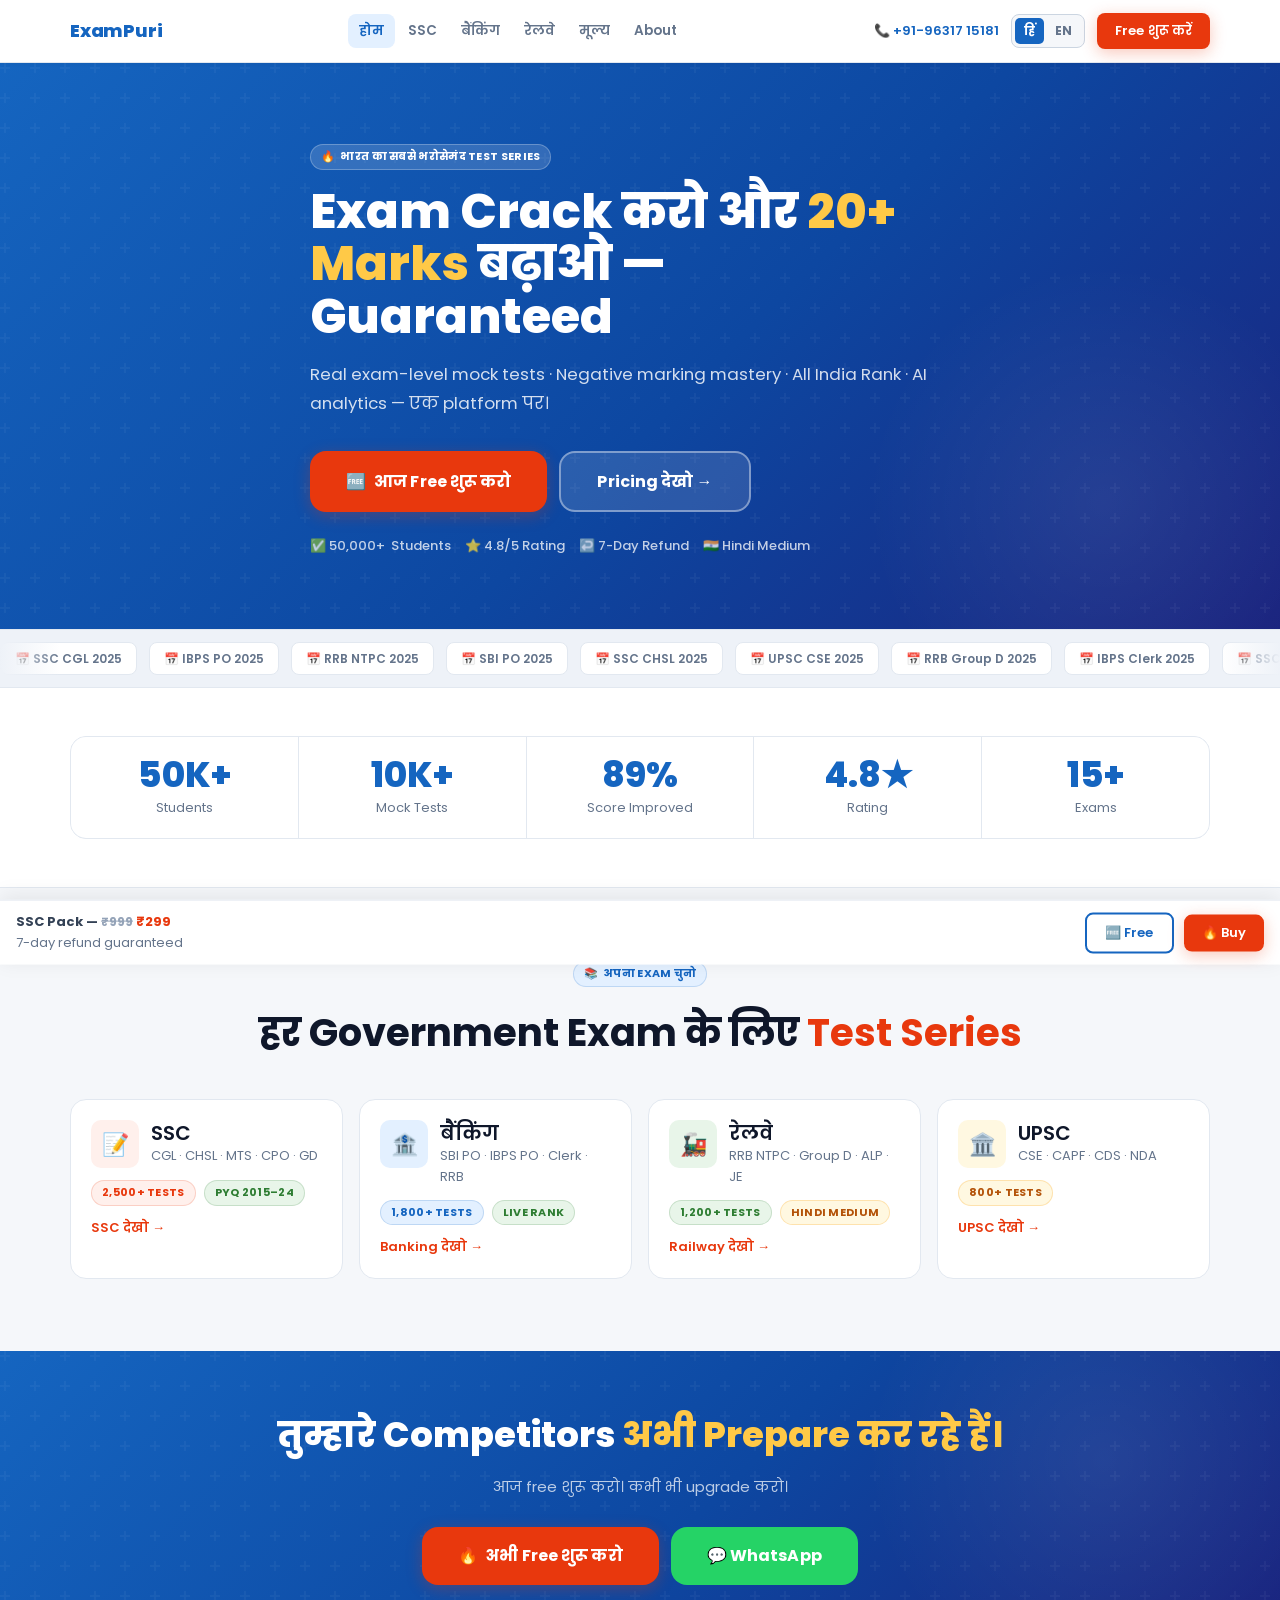
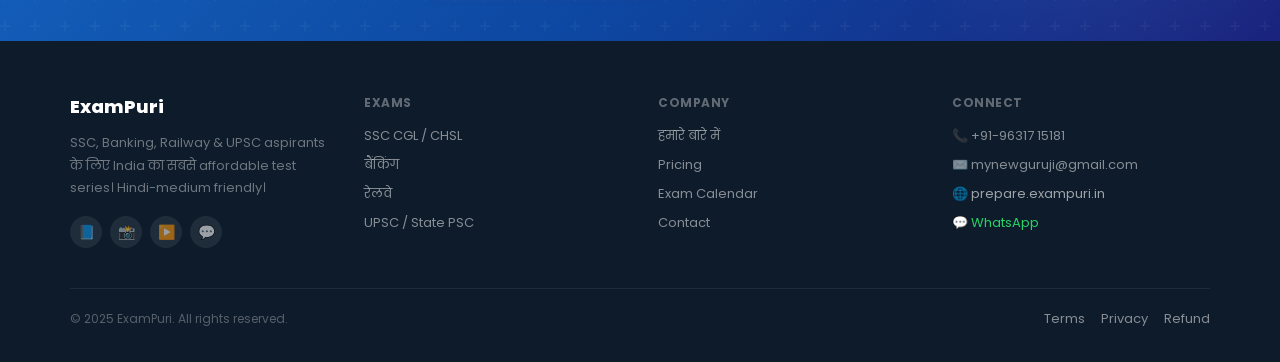
==== index.html @ 5bdbbc07 "inital" ====
<!DOCTYPE html>
<html lang="hi" data-lang="hi">
<head>
  <meta charset="UTF-8"/>
  <meta name="viewport" content="width=device-width,initial-scale=1.0"/>
  <title>ExamPuri — India's #1 Free Mock Test Series | SSC Banking Railway UPSC</title>
  <meta name="description" content="Free mock tests for SSC CGL, CHSL, Banking SBI PO, IBPS, Railway RRB NTPC, UPSC. Get All India Rank, AI analytics, PYQ bank. Join 50,000+ students."/>
  <link rel="canonical" href="https://exampuri.in/"/>
  <link rel="stylesheet" href="assets/style.css"/>
  <script src="assets/config.js"></script>
  <script src="assets/main.js" defer></script>
</head>
<body>
<nav id="navbar"></nav>

<section class="hero-sec">
  <div class="wrap hero-inner" style="max-width:700px">
    <div class="rv mb4"><span class="badge badge-white">🔥 <span class="en">India's Most Trusted Test Series</span><span class="hi">भारत का सबसे भरोसेमंद Test Series</span></span></div>
    <h1 class="rv" style="font-size:clamp(2rem,5vw,3rem);font-weight:800;color:#fff;line-height:1.1;margin-bottom:16px;animation-delay:.05s">
      <span class="en">Crack Your Exam &amp; Score <span style="color:#FFC947">20+ More Marks</span> — Guaranteed</span>
      <span class="hi">Exam Crack करो और <span style="color:#FFC947">20+ Marks</span> बढ़ाओ — Guaranteed</span>
    </h1>
    <p class="rv lead" style="color:rgba(255,255,255,.82);margin-bottom:32px;animation-delay:.1s">
      <span class="en">Real exam-level mock tests · Negative marking mastery · All India Rank · AI analytics — one platform.</span>
      <span class="hi">Real exam-level mock tests · Negative marking mastery · All India Rank · AI analytics — एक platform पर।</span>
    </p>
    <div class="rv flex fw g3 mb6" style="animation-delay:.15s">
      <a href="https://prepare.exampuri.in" target="_blank" class="btn btn-primary btn-xl btn-pulse" onclick="trackCTA('home_hero_free','prepare.exampuri.in')">
        🆓 <span class="en">Start Free Today</span><span class="hi">आज Free शुरू करो</span>
      </a>
      <a href="pages/pricing.html" class="btn btn-hero-outline btn-xl">
        <span class="en">View Pricing →</span><span class="hi">Pricing देखो →</span>
      </a>
    </div>
    <div class="rv trust-row" style="animation-delay:.2s">
      <span class="trust-pill" style="color:rgba(255,255,255,.75)">✅ 50,000+ <span class="en">Students</span><span class="hi">Students</span></span>
      <span class="trust-pill" style="color:rgba(255,255,255,.75)">⭐ 4.8/5 Rating</span>
      <span class="trust-pill" style="color:rgba(255,255,255,.75)">↩️ 7-Day Refund</span>
      <span class="trust-pill" style="color:rgba(255,255,255,.75)">🇮🇳 Hindi Medium</span>
    </div>
  </div>
</section>

<div style="background:var(--bg2);border-top:1px solid var(--border);border-bottom:1px solid var(--border);padding:12px 0">
  <div class="marq-outer"><div class="marq-track" id="marq"></div></div>
</div>

<section class="sec sec-white sec-sm">
  <div class="wrap">
    <div class="stat-grid">
      <div class="stat-cell rv"><div class="stat-num">50K+</div><div class="stat-lbl"><span class="en">Students</span><span class="hi">Students</span></div></div>
      <div class="stat-cell rv" style="animation-delay:.06s"><div class="stat-num">10K+</div><div class="stat-lbl"><span class="en">Mock Tests</span><span class="hi">Mock Tests</span></div></div>
      <div class="stat-cell rv" style="animation-delay:.12s"><div class="stat-num">89%</div><div class="stat-lbl"><span class="en">Score Improved</span><span class="hi">Score Improved</span></div></div>
      <div class="stat-cell rv" style="animation-delay:.18s"><div class="stat-num">4.8★</div><div class="stat-lbl">Rating</div></div>
      <div class="stat-cell rv" style="animation-delay:.24s"><div class="stat-num">15+</div><div class="stat-lbl"><span class="en">Exams</span><span class="hi">Exams</span></div></div>
    </div>
  </div>
</section>

<div class="divider"></div>

<section class="sec sec-grey">
  <div class="wrap">
    <div class="sec-hdr">
      <span class="badge badge-blue rv">📚 <span class="en">Choose Your Exam</span><span class="hi">अपना Exam चुनो</span></span>
      <h2 class="h1 rv mt3"><span class="en">Test Series for <span class="c-accent">Every Government Exam</span></span><span class="hi">हर Government Exam के लिए <span class="c-accent">Test Series</span></span></h2>
    </div>
    <div class="g-auto">
      <a href="pages/ssc.html" class="exam-card rv"><div class="flex ai-s g3 mb3"><div style="width:48px;height:48px;border-radius:10px;background:var(--accent-lt);display:flex;align-items:center;justify-content:center;font-size:22px;flex-shrink:0">📝</div><div><div class="h3">SSC</div><div class="sm c-muted">CGL · CHSL · MTS · CPO · GD</div></div></div><div class="flex fw g2 mb3"><span class="badge badge-accent">2,500+ Tests</span><span class="badge badge-green">PYQ 2015–24</span></div><div class="flex ai-c g2 c-accent fw6 sm"><span class="en">Explore SSC →</span><span class="hi">SSC देखो →</span></div></a>
      <a href="pages/banking.html" class="exam-card rv" style="animation-delay:.07s"><div class="flex ai-s g3 mb3"><div style="width:48px;height:48px;border-radius:10px;background:var(--primary-lt);display:flex;align-items:center;justify-content:center;font-size:22px;flex-shrink:0">🏦</div><div><div class="h3"><span class="en">Banking</span><span class="hi">बैंकिंग</span></div><div class="sm c-muted">SBI PO · IBPS PO · Clerk · RRB</div></div></div><div class="flex fw g2 mb3"><span class="badge badge-blue">1,800+ Tests</span><span class="badge badge-green">Live Rank</span></div><div class="flex ai-c g2 c-accent fw6 sm"><span class="en">Explore Banking →</span><span class="hi">Banking देखो →</span></div></a>
      <a href="pages/railway.html" class="exam-card rv" style="animation-delay:.14s"><div class="flex ai-s g3 mb3"><div style="width:48px;height:48px;border-radius:10px;background:var(--green-lt);display:flex;align-items:center;justify-content:center;font-size:22px;flex-shrink:0">🚂</div><div><div class="h3"><span class="en">Railway</span><span class="hi">रेलवे</span></div><div class="sm c-muted">RRB NTPC · Group D · ALP · JE</div></div></div><div class="flex fw g2 mb3"><span class="badge badge-green">1,200+ Tests</span><span class="badge badge-gold">Hindi Medium</span></div><div class="flex ai-c g2 c-accent fw6 sm"><span class="en">Explore Railway →</span><span class="hi">Railway देखो →</span></div></a>
      <a href="pages/pricing.html" class="exam-card rv" style="animation-delay:.21s"><div class="flex ai-s g3 mb3"><div style="width:48px;height:48px;border-radius:10px;background:var(--gold-lt);display:flex;align-items:center;justify-content:center;font-size:22px;flex-shrink:0">🏛️</div><div><div class="h3">UPSC</div><div class="sm c-muted">CSE · CAPF · CDS · NDA</div></div></div><div class="flex fw g2 mb3"><span class="badge badge-gold">800+ Tests</span></div><div class="flex ai-c g2 c-accent fw6 sm"><span class="en">Explore UPSC →</span><span class="hi">UPSC देखो →</span></div></a>
    </div>
  </div>
</section>

<section class="hero-sec" style="padding:56px 20px;text-align:center">
  <div class="wrap rv hero-inner">
    <h2 style="color:#fff;font-size:clamp(1.5rem,3.5vw,2.2rem);font-weight:800;margin-bottom:12px">
      <span class="en">Your Competition Is <span style="color:#FFC947">Already Preparing.</span></span>
      <span class="hi">तुम्हारे Competitors <span style="color:#FFC947">अभी Prepare कर रहे हैं।</span></span>
    </h2>
    <p style="color:rgba(255,255,255,.72);margin-bottom:28px"><span class="en">Start free today. Upgrade anytime.</span><span class="hi">आज free शुरू करो। कभी भी upgrade करो।</span></p>
    <div class="flex jc-c fw g3">
      <a href="https://prepare.exampuri.in" target="_blank" class="btn btn-primary btn-xl btn-pulse" onclick="trackCTA('home_final_free','prepare.exampuri.in')">🔥 <span class="en">Start Free Now</span><span class="hi">अभी Free शुरू करो</span></a>
      <a href="https://wa.me/919631715181" target="_blank" class="btn btn-wa btn-xl">💬 WhatsApp</a>
    </div>
  </div>
</section>

<footer id="site-footer"></footer>
<div id="sticky-cta">
  <div style="flex:1;min-width:0"><div class="sm fw7">SSC Pack — <span class="price-old" style="font-size:12px">₹999</span> <strong class="c-accent">₹299</strong></div><div class="sm c-muted">7-day refund guaranteed</div></div>
  <a href="https://prepare.exampuri.in" target="_blank" class="btn btn-secondary btn-sm">🆓 Free</a>
  <a href="https://prepare.exampuri.in" target="_blank" class="btn btn-primary btn-sm btn-pulse">🔥 Buy</a>
</div>

<script>
document.addEventListener('DOMContentLoaded', () => {
  renderNavbar('home', '');
  renderFooter('');
  // Marquee
  const m = document.getElementById('marq');
  if (m) {
    const items = ['SSC CGL 2025','IBPS PO 2025','RRB NTPC 2025','SBI PO 2025','SSC CHSL 2025','UPSC CSE 2025','RRB Group D 2025','IBPS Clerk 2025','SSC MTS 2025','CTET 2025'];
    m.innerHTML = [...items,...items].map(i=>`<div class="marq-chip">📅 ${i}</div>`).join('');
  }
});
</script>
</body>
</html>
---- assets/style.css ----
/* ═══════════════════════════════════════════════
   ExamPuri — Design System v2
   Theme: Light · Matches prepare.exampuri.in
   Primary: #1565C0 (deep blue)
   Accent:  #E8380D (orange-red CTAs)
   BG:      #F5F7FA (page) / #FFFFFF (cards)
═══════════════════════════════════════════════ */
@import url('https://fonts.googleapis.com/css2?family=Poppins:wght@400;500;600;700;800;900&family=Hind:wght@400;500;600;700&display=swap');

/* ── Variables ── */
:root {
  --primary:      #1565C0;
  --primary-dk:   #0D47A1;
  --primary-lt:   #E3F0FF;
  --primary-mid:  #BBDEFB;
  --accent:       #E8380D;
  --accent-dk:    #C7300A;
  --accent-lt:    #FFF0EC;
  --green:        #2E7D32;
  --green-lt:     #E8F5E9;
  --gold:         #F9A825;
  --gold-lt:      #FFF8E1;
  --white:        #FFFFFF;
  --bg:           #F5F7FA;
  --bg2:          #EEF2F8;
  --surface:      #FFFFFF;
  --border:       #E2E8F0;
  --border-dk:    #CBD5E1;
  --text-h:       #0F172A;
  --text-b:       #334155;
  --text-m:       #64748B;
  --text-f:       #94A3B8;
  --sh-sm: 0 1px 3px rgba(0,0,0,.07),0 1px 2px rgba(0,0,0,.04);
  --sh-md: 0 4px 12px rgba(0,0,0,.08),0 2px 4px rgba(0,0,0,.04);
  --sh-lg: 0 12px 32px rgba(0,0,0,.1),0 4px 8px rgba(0,0,0,.05);
  --sh-xl: 0 20px 48px rgba(0,0,0,.12),0 8px 16px rgba(0,0,0,.06);
  --r-xs:  6px;  --r-sm:  8px;  --r-md:  12px;
  --r-lg:  16px; --r-xl:  20px; --r-full:999px;
  --max-w: 1180px;
}

/* ── Reset ── */
*,*::before,*::after{box-sizing:border-box;margin:0;padding:0}
html{scroll-behavior:smooth;-webkit-text-size-adjust:100%}
body{
  font-family:'Poppins','Hind',sans-serif;
  background:var(--bg);color:var(--text-b);
  line-height:1.6;font-size:15px;
  -webkit-font-smoothing:antialiased;
}
img{max-width:100%;height:auto;display:block}
a{color:inherit;text-decoration:none}

/* ── Language ── */
[data-lang="en"] .hi,[data-lang="en"] .hi-b{display:none!important}
[data-lang="hi"] .en,[data-lang="hi"] .en-b{display:none!important}
[data-lang="en"] .en{display:inline}
[data-lang="hi"] .hi{display:inline}
[data-lang="en"] .en-b{display:block}
[data-lang="hi"] .hi-b{display:block}

/* ── Layout ── */
.wrap  {max-width:var(--max-w);margin:0 auto;padding:0 20px}
.sec   {padding:72px 20px}
.sec-sm{padding:48px 20px}
.sec-white {background:var(--white)}
.sec-grey  {background:var(--bg)}
.sec-blue  {background:var(--primary-lt)}
.hero-sec  {
  background:linear-gradient(135deg,#1565C0 0%,#0D47A1 55%,#1A237E 100%);
  padding:80px 20px 72px;position:relative;overflow:hidden;
}
.hero-sec::before{
  content:'';position:absolute;inset:0;pointer-events:none;
  background:url("data:image/svg+xml,%3Csvg width='60' height='60' viewBox='0 0 60 60' xmlns='http://www.w3.org/2000/svg'%3E%3Cg fill='%23ffffff' fill-opacity='0.04'%3E%3Cpath d='M36 34v-4h-2v4h-4v2h4v4h2v-4h4v-2h-4zm0-30V0h-2v4h-4v2h4v4h2V6h4V4h-4zM6 34v-4H4v4H0v2h4v4h2v-4h4v-2H6zM6 4V0H4v4H0v2h4v4h2V6h4V4H6z'/%3E%3C/g%3E%3C/svg%3E");
}
.hero-sec::after{
  content:'';position:absolute;right:-5%;bottom:-20%;
  width:480px;height:480px;border-radius:50%;
  background:radial-gradient(circle,rgba(255,255,255,.07) 0%,transparent 70%);
  pointer-events:none;
}
.hero-inner{position:relative;z-index:1}
.divider{height:1px;background:var(--border);margin:0}

/* ── Typography ── */
.display{font-size:clamp(2rem,5vw,3.2rem);font-weight:800;line-height:1.1;color:var(--text-h);letter-spacing:-.5px}
.h1{font-size:clamp(1.6rem,3.5vw,2.4rem);font-weight:700;line-height:1.15;color:var(--text-h)}
.h2{font-size:clamp(1.3rem,2.8vw,1.9rem);font-weight:700;line-height:1.2;color:var(--text-h)}
.h3{font-size:clamp(1rem,2vw,1.25rem);font-weight:600;line-height:1.3;color:var(--text-h)}
.h4{font-size:1rem;font-weight:600;color:var(--text-h)}
.lead{font-size:1.05rem;color:var(--text-m);line-height:1.75}
.sm{font-size:13px}.xs{font-size:12px}
.c-blue  {color:var(--primary)}
.c-accent{color:var(--accent)}
.c-green {color:var(--green)}
.c-gold  {color:var(--gold)}
.c-muted {color:var(--text-m)}
.c-faint {color:var(--text-f)}
.c-white {color:#fff}
.tc{text-align:center}
.strike{text-decoration:line-through;color:var(--text-f)}
.bold{font-weight:700}.xbold{font-weight:800}

/* ── Buttons ── */
.btn{
  display:inline-flex;align-items:center;justify-content:center;gap:8px;
  font-family:inherit;font-weight:600;border:none;cursor:pointer;
  border-radius:var(--r-md);transition:all .2s;text-decoration:none;
  white-space:nowrap;letter-spacing:.1px;
}
.btn-sm {padding:8px 18px; font-size:13px;border-radius:var(--r-sm)}
.btn-md {padding:12px 24px;font-size:14px}
.btn-lg {padding:14px 30px;font-size:15px}
.btn-xl {padding:16px 36px;font-size:16px;font-weight:700;border-radius:var(--r-lg)}
.btn-full{width:100%}
.btn-primary{background:var(--accent);color:#fff;box-shadow:0 4px 16px rgba(232,56,13,.28)}
.btn-primary:hover{background:var(--accent-dk);transform:translateY(-2px);box-shadow:0 8px 24px rgba(232,56,13,.4)}
.btn-secondary{background:var(--white);color:var(--primary);border:2px solid var(--primary)}
.btn-secondary:hover{background:var(--primary-lt);transform:translateY(-2px)}
.btn-ghost{background:var(--bg);color:var(--text-b);border:1px solid var(--border-dk)}
.btn-ghost:hover{background:var(--bg2)}
.btn-blue{background:var(--primary);color:#fff;box-shadow:0 4px 16px rgba(21,101,192,.22)}
.btn-blue:hover{background:var(--primary-dk);transform:translateY(-2px);box-shadow:0 8px 24px rgba(21,101,192,.32)}
.btn-green{background:var(--green);color:#fff;box-shadow:0 4px 14px rgba(46,125,50,.22)}
.btn-green:hover{background:#1B5E20;transform:translateY(-2px)}
.btn-gold{background:var(--gold);color:#0F172A;box-shadow:0 4px 14px rgba(249,168,37,.25)}
.btn-gold:hover{background:#F57F17;transform:translateY(-2px)}
.btn-wa{background:#25D366;color:#fff}
.btn-wa:hover{background:#128C7E;transform:translateY(-2px)}
.btn-hero-outline{
  background:rgba(255,255,255,.12);
  border:2px solid rgba(255,255,255,.4);
  color:#fff;
}
.btn-hero-outline:hover{background:rgba(255,255,255,.22);transform:translateY(-2px)}
@keyframes btn-pulse{
  0%,100%{box-shadow:0 4px 16px rgba(232,56,13,.28)}
  50%    {box-shadow:0 6px 28px rgba(232,56,13,.52),0 0 0 6px rgba(232,56,13,.1)}
}
.btn-pulse{animation:btn-pulse 2.4s ease-in-out infinite}

/* ── Badges ── */
.badge{
  display:inline-flex;align-items:center;gap:5px;
  padding:3px 10px;border-radius:var(--r-full);
  font-size:11px;font-weight:700;letter-spacing:.3px;text-transform:uppercase;
}
.badge-blue  {background:var(--primary-lt);color:var(--primary);border:1px solid rgba(21,101,192,.18)}
.badge-accent{background:var(--accent-lt); color:var(--accent); border:1px solid rgba(232,56,13,.18)}
.badge-green {background:var(--green-lt);  color:var(--green);  border:1px solid rgba(46,125,50,.18)}
.badge-gold  {background:var(--gold-lt);   color:#B45309;       border:1px solid rgba(249,168,37,.28)}
.badge-white {background:rgba(255,255,255,.15);color:#fff;      border:1px solid rgba(255,255,255,.25)}

/* ── Cards ── */
.card{background:var(--surface);border:1px solid var(--border);border-radius:var(--r-lg);box-shadow:var(--sh-sm);transition:transform .2s,box-shadow .2s}
.card:hover{transform:translateY(-3px);box-shadow:var(--sh-md)}
.card-flat{background:var(--surface);border:1px solid var(--border);border-radius:var(--r-lg)}
.card-blue{background:var(--primary-lt);border:1px solid rgba(21,101,192,.12);border-radius:var(--r-lg)}
.card-accent{background:var(--accent-lt);border:1px solid rgba(232,56,13,.12);border-radius:var(--r-lg)}
.card-green{background:var(--green-lt);border:1px solid rgba(46,125,50,.15);border-radius:var(--r-lg)}
.no-lift:hover{transform:none;box-shadow:var(--sh-sm)}

/* ── Exam card (clickable) ── */
.exam-card{
  background:var(--white);border:1px solid var(--border);
  border-radius:var(--r-lg);padding:20px;
  cursor:pointer;transition:all .22s;text-decoration:none;display:block;
  position:relative;overflow:hidden;
}
.exam-card::before{
  content:'';position:absolute;left:0;top:0;bottom:0;width:4px;
  background:var(--primary);transform:scaleY(0);transition:transform .22s;transform-origin:bottom;
}
.exam-card:hover{box-shadow:var(--sh-lg);transform:translateY(-3px);border-color:var(--primary)}
.exam-card:hover::before{transform:scaleY(1)}

/* ── Exam sub-card (in category accordion) ── */
.exam-sub-card{
  display:flex;align-items:center;gap:12px;
  padding:14px 16px;background:var(--white);
  border:1px solid var(--border);border-radius:var(--r-md);
  text-decoration:none;transition:all .18s;
}
.exam-sub-card:hover{border-color:var(--primary);background:var(--primary-lt);transform:translateX(3px)}
.exam-sub-card img{width:38px;height:38px;border-radius:var(--r-sm);object-fit:cover;flex-shrink:0;border:1px solid var(--border)}
.exam-sub-card .sub-name{font-weight:600;font-size:14px;color:var(--text-h);line-height:1.3}
.exam-sub-card .sub-arrow{margin-left:auto;color:var(--primary);flex-shrink:0;opacity:0;transition:opacity .18s}
.exam-sub-card:hover .sub-arrow{opacity:1}

/* ── Category accordion ── */
.cat-block{border:1px solid var(--border);border-radius:var(--r-lg);overflow:hidden;background:var(--white)}
.cat-header{
  display:flex;align-items:center;gap:12px;
  padding:18px 20px;cursor:pointer;
  background:var(--white);transition:background .15s;
  user-select:none;
}
.cat-header:hover{background:var(--primary-lt)}
.cat-header.open{background:var(--primary-lt);border-bottom:1px solid var(--border)}
.cat-chevron{margin-left:auto;color:var(--text-m);transition:transform .25s;flex-shrink:0}
.cat-header.open .cat-chevron{transform:rotate(180deg);color:var(--primary)}
.cat-body{display:none;padding:16px;background:var(--bg)}
.cat-body.open{display:grid;grid-template-columns:repeat(auto-fill,minmax(240px,1fr));gap:10px}
.cat-count{background:var(--primary-lt);color:var(--primary);font-size:11px;font-weight:700;
           padding:2px 8px;border-radius:var(--r-full);white-space:nowrap}

/* ── Loading skeleton ── */
.skel{background:linear-gradient(90deg,#f0f4f8 25%,#e2e8f0 50%,#f0f4f8 75%);background-size:200% 100%;animation:skel-anim 1.4s ease infinite;border-radius:var(--r-sm)}
@keyframes skel-anim{0%{background-position:200% 0}100%{background-position:-200% 0}}
.skel-card{height:88px;border-radius:var(--r-md);margin-bottom:10px}

/* ── Error / empty state ── */
.state-box{padding:32px;text-align:center;background:var(--bg);border-radius:var(--r-lg);border:1px dashed var(--border-dk)}
.state-icon{font-size:36px;margin-bottom:10px}

/* ── Stats ── */
.stat-grid{display:grid;grid-template-columns:repeat(auto-fit,minmax(120px,1fr));gap:1px;background:var(--border);border:1px solid var(--border);border-radius:var(--r-lg);overflow:hidden}
.stat-cell{background:var(--white);padding:20px;text-align:center}
.stat-num{font-size:2.2rem;font-weight:800;color:var(--primary);line-height:1;font-family:'Poppins',sans-serif}
.stat-lbl{font-size:13px;color:var(--text-m);margin-top:5px}

/* ── Section header ── */
.sec-hdr{text-align:center;margin-bottom:44px}
.sec-hdr .badge{margin-bottom:12px}
.sec-hdr .h1,.sec-hdr .h2{margin-bottom:8px}
.sec-hdr .lead{max-width:560px;margin:0 auto}

/* ── Steps ── */
.step-wrap{position:relative;padding-left:60px;padding-bottom:32px}
.step-wrap:last-child{padding-bottom:0}
.step-wrap::before{content:'';position:absolute;left:20px;top:44px;bottom:0;width:2px;background:var(--border-dk)}
.step-wrap:last-child::before{display:none}
.step-num{position:absolute;left:0;top:0;width:42px;height:42px;border-radius:50%;background:var(--primary);color:#fff;font-weight:700;font-size:15px;display:flex;align-items:center;justify-content:center}

/* ── Testimonials ── */
.testi-card{background:var(--white);border:1px solid var(--border);border-radius:var(--r-lg);padding:22px}
.avatar{width:42px;height:42px;border-radius:50%;display:flex;align-items:center;justify-content:center;font-weight:700;font-size:14px;flex-shrink:0;color:#fff}
.stars{color:var(--gold);font-size:14px;letter-spacing:1px}

/* ── Pricing ── */
.price-card{background:var(--white);border:1px solid var(--border);border-radius:var(--r-xl);padding:28px;position:relative;overflow:hidden}
.price-card.popular{border:2px solid var(--accent);box-shadow:var(--sh-xl)}
.price-card.featured{background:linear-gradient(135deg,var(--primary-lt),var(--gold-lt));border-color:rgba(21,101,192,.3)}
.pop-tag{position:absolute;top:-1px;left:50%;transform:translateX(-50%);background:var(--accent);color:#fff;font-size:11px;font-weight:700;padding:4px 16px;border-radius:0 0 8px 8px;white-space:nowrap}
.price-old{text-decoration:line-through;color:var(--text-f);font-size:.95rem}
.price-amt{font-size:2.6rem;font-weight:800;color:var(--accent);line-height:1}
.check-li{display:flex;flex-direction:column;gap:9px}
.check-it{display:flex;gap:9px;align-items:flex-start;font-size:13px}
.ck-y{color:var(--green);font-size:15px;flex-shrink:0;margin-top:1px}
.ck-n{color:var(--text-f);font-size:15px;flex-shrink:0;margin-top:1px}

/* ── FAQ ── */
.faq-item{background:var(--white);border:1px solid var(--border);border-radius:var(--r-md);overflow:hidden}
.faq-q{display:flex;justify-content:space-between;align-items:center;padding:17px 20px;cursor:pointer;gap:10px;transition:background .15s}
.faq-q:hover{background:var(--bg)}
.faq-q-txt{font-weight:600;font-size:14px;color:var(--text-h)}
.faq-arr{color:var(--text-m);transition:transform .25s,color .2s;flex-shrink:0}
.faq-item.open .faq-arr{transform:rotate(180deg);color:var(--accent)}
.faq-body{max-height:0;overflow:hidden;transition:max-height .3s ease}
.faq-item.open .faq-body{max-height:280px}
.faq-body-in{padding:0 20px 18px;font-size:14px;color:var(--text-m);line-height:1.75}

/* ── Guarantee seal ── */
.seal{width:84px;height:84px;border-radius:50%;flex-shrink:0;border:3px solid var(--green);background:var(--green-lt);display:flex;flex-direction:column;align-items:center;justify-content:center}

/* ── Timer ── */
.timer-row{display:flex;gap:6px;align-items:center}
.t-box{background:var(--primary);color:#fff;border-radius:var(--r-sm);padding:7px 12px;min-width:50px;text-align:center}
.t-num{font-size:1.4rem;font-weight:700;line-height:1;display:block;font-family:'Poppins',monospace}
.t-lbl{font-size:10px;opacity:.7;display:block;margin-top:1px}
.urgency-bar{background:var(--accent);color:#fff;padding:9px 20px;text-align:center;font-size:13px;font-weight:600}

/* ── Trust pills ── */
.trust-row{display:flex;flex-wrap:wrap;gap:14px}
.trust-pill{display:inline-flex;align-items:center;gap:6px;font-size:13px;font-weight:500}

/* ── Navbar ── */
#navbar{
  position:sticky;top:0;z-index:900;
  background:var(--white);border-bottom:1px solid var(--border);
  box-shadow:0 1px 4px rgba(0,0,0,.05);
}
.nav-wrap{max-width:var(--max-w);margin:0 auto;padding:0 20px;height:62px;display:flex;align-items:center;gap:6px}
.nav-logo{display:flex;align-items:center;gap:10px;text-decoration:none}
.nav-logo img{height:34px;border-radius:6px}
.nav-logo-txt{font-weight:800;font-size:18px;color:var(--primary);letter-spacing:-.2px}
.nav-links{display:flex;align-items:center;gap:2px}
.nav-lnk{font-size:13.5px;font-weight:600;color:var(--text-m);padding:6px 11px;border-radius:var(--r-sm);transition:all .15s;text-decoration:none;white-space:nowrap}
.nav-lnk:hover,.nav-lnk.active{color:var(--primary);background:var(--primary-lt)}
.nav-phone{font-size:13px;font-weight:600;color:var(--primary);display:flex;align-items:center;gap:5px;white-space:nowrap}
.lang-tog{display:flex;background:var(--bg);border:1px solid var(--border-dk);border-radius:var(--r-sm);padding:3px;gap:2px}
.lang-btn{padding:4px 9px;border-radius:5px;font-size:12px;font-weight:700;cursor:pointer;color:var(--text-m);background:none;border:none;font-family:inherit;transition:all .18s}
.lang-btn.active{background:var(--primary);color:#fff}
.mob-tog{display:none;background:none;border:none;cursor:pointer;padding:6px;color:var(--text-h)}

/* ── Mobile nav ── */
#mob-menu{display:none;border-top:1px solid var(--border);background:var(--white)}
#mob-menu.open{display:block}
.mob-item{display:block;padding:13px 20px;border-bottom:1px solid var(--border);font-weight:600;font-size:15px;color:var(--text-h);text-decoration:none;transition:background .15s}
.mob-item:hover{background:var(--bg);color:var(--primary)}
.mob-ctas{padding:14px 20px;display:flex;gap:10px}

/* ── Sticky CTA ── */
#sticky-cta{
  position:fixed;bottom:0;left:0;right:0;z-index:999;
  background:var(--white);border-top:1px solid var(--border);
  box-shadow:0 -4px 20px rgba(0,0,0,.08);
  padding:11px 16px;display:flex;gap:10px;align-items:center;
  transform:translateY(100%);transition:transform .35s cubic-bezier(.4,0,.2,1);
}
#sticky-cta.up{transform:translateY(0)}

/* ── Marquee ── */
.marq-outer{overflow:hidden;position:relative}
.marq-outer::before,.marq-outer::after{content:'';position:absolute;top:0;bottom:0;width:60px;z-index:2;pointer-events:none}
.marq-outer::before{left:0;background:linear-gradient(to right,var(--bg2),transparent)}
.marq-outer::after{right:0;background:linear-gradient(to left,var(--bg2),transparent)}
.marq-track{display:flex;gap:12px;width:max-content;animation:marq-go 28s linear infinite}
@keyframes marq-go{from{transform:translateX(0)}to{transform:translateX(-50%)}}
.marq-chip{background:var(--white);border:1px solid var(--border);border-radius:var(--r-sm);padding:6px 14px;font-size:12px;font-weight:600;color:var(--text-m);white-space:nowrap}

/* ── Scroll reveal ── */
.rv {opacity:0;transform:translateY(24px);transition:opacity .55s,transform .55s}
.rv.on{opacity:1;transform:translateY(0)}
.rv-l{opacity:0;transform:translateX(-24px);transition:opacity .55s,transform .55s}
.rv-l.on{opacity:1;transform:translateX(0)}
.rv-r{opacity:0;transform:translateX(24px);transition:opacity .55s,transform .55s}
.rv-r.on{opacity:1;transform:translateX(0)}

/* ── Progress bar ── */
.prog{height:7px;background:var(--bg2);border-radius:999px;overflow:hidden}
.prog-fill{height:100%;border-radius:999px;background:linear-gradient(90deg,var(--primary),var(--accent))}

/* ── Grid helpers ── */
.g-auto{display:grid;grid-template-columns:repeat(auto-fill,minmax(260px,1fr));gap:16px}
.g-2{display:grid;grid-template-columns:1fr 1fr;gap:20px}
.g-3{display:grid;grid-template-columns:repeat(3,1fr);gap:20px}
.g-4{display:grid;grid-template-columns:repeat(4,1fr);gap:20px}
.flex{display:flex}.fc{flex-direction:column}.fw{flex-wrap:wrap}
.ai-c{align-items:center}.ai-s{align-items:flex-start}
.jc-c{justify-content:center}.jc-b{justify-content:space-between}
.g2{gap:8px}.g3{gap:12px}.g4{gap:16px}.g5{gap:20px}.g6{gap:24px}.g8{gap:32px}
.ml-a{margin-left:auto}
.mt2{margin-top:8px}.mt3{margin-top:12px}.mt4{margin-top:16px}
.mt5{margin-top:20px}.mt6{margin-top:24px}.mt7{margin-top:28px}.mt8{margin-top:32px}
.mb2{margin-bottom:8px}.mb3{margin-bottom:12px}.mb4{margin-bottom:16px}
.mb5{margin-bottom:20px}.mb6{margin-bottom:24px}.mb8{margin-bottom:32px}
.p4{padding:16px}.p5{padding:20px}.p6{padding:24px}.p7{padding:28px}
.fw6{font-weight:600}.fw7{font-weight:700}.fw8{font-weight:800}
.w-full{width:100%}.mx-auto{margin-left:auto;margin-right:auto}
.rel{position:relative}.z1{position:relative;z-index:1}

/* ── Footer ── */
footer{background:#0D1B2A;color:rgba(255,255,255,.75)}
.ft-inner{max-width:var(--max-w);margin:0 auto;padding:52px 20px 24px}
.ft-brand{font-size:18px;font-weight:800;color:#fff;margin-bottom:10px}
.ft-lnk{color:rgba(255,255,255,.5);font-size:13px;text-decoration:none;display:block;margin-bottom:8px;transition:color .15s}
.ft-lnk:hover{color:rgba(255,255,255,.9)}
.ft-hd{font-size:12px;font-weight:700;text-transform:uppercase;letter-spacing:.5px;color:rgba(255,255,255,.35);margin-bottom:14px}
.ft-bot{border-top:1px solid rgba(255,255,255,.07);padding-top:20px;margin-top:40px;font-size:12px;color:rgba(255,255,255,.3)}
.soc-ic{width:32px;height:32px;border-radius:50%;background:rgba(255,255,255,.08);display:flex;align-items:center;justify-content:center;font-size:14px;color:rgba(255,255,255,.55);transition:background .15s}
.soc-ic:hover{background:var(--primary);color:#fff}

/* ── Responsive ── */
@media(max-width:900px){
  .g-4{grid-template-columns:1fr 1fr}
  .g-3{grid-template-columns:1fr 1fr}
}
@media(max-width:768px){
  :root{--section-pad:52px 16px}
  .sec,.sec-sm{padding:48px 16px}
  .hero-sec{padding:56px 16px 52px}
  .nav-links,.nav-phone,.nav-cta-d{display:none!important}
  .mob-tog{display:flex;margin-left:auto}
  .lang-tog{margin-left:auto}
  .g-2,.g-3,.g-4{grid-template-columns:1fr}
  .g-auto{grid-template-columns:1fr 1fr}
  .mob-hide{display:none!important}
  .mob-full{grid-column:1/-1}
  footer .g-4{grid-template-columns:1fr 1fr}
  .step-wrap{padding-left:54px}
}
@media(max-width:480px){
  .g-auto{grid-template-columns:1fr}
  .btn-xl{padding:14px 24px;font-size:15px}
  .cat-body.open{grid-template-columns:1fr}
}
@media(min-width:769px){
  .mob-only{display:none!important}
  .nav-cta-m{display:none!important}
}
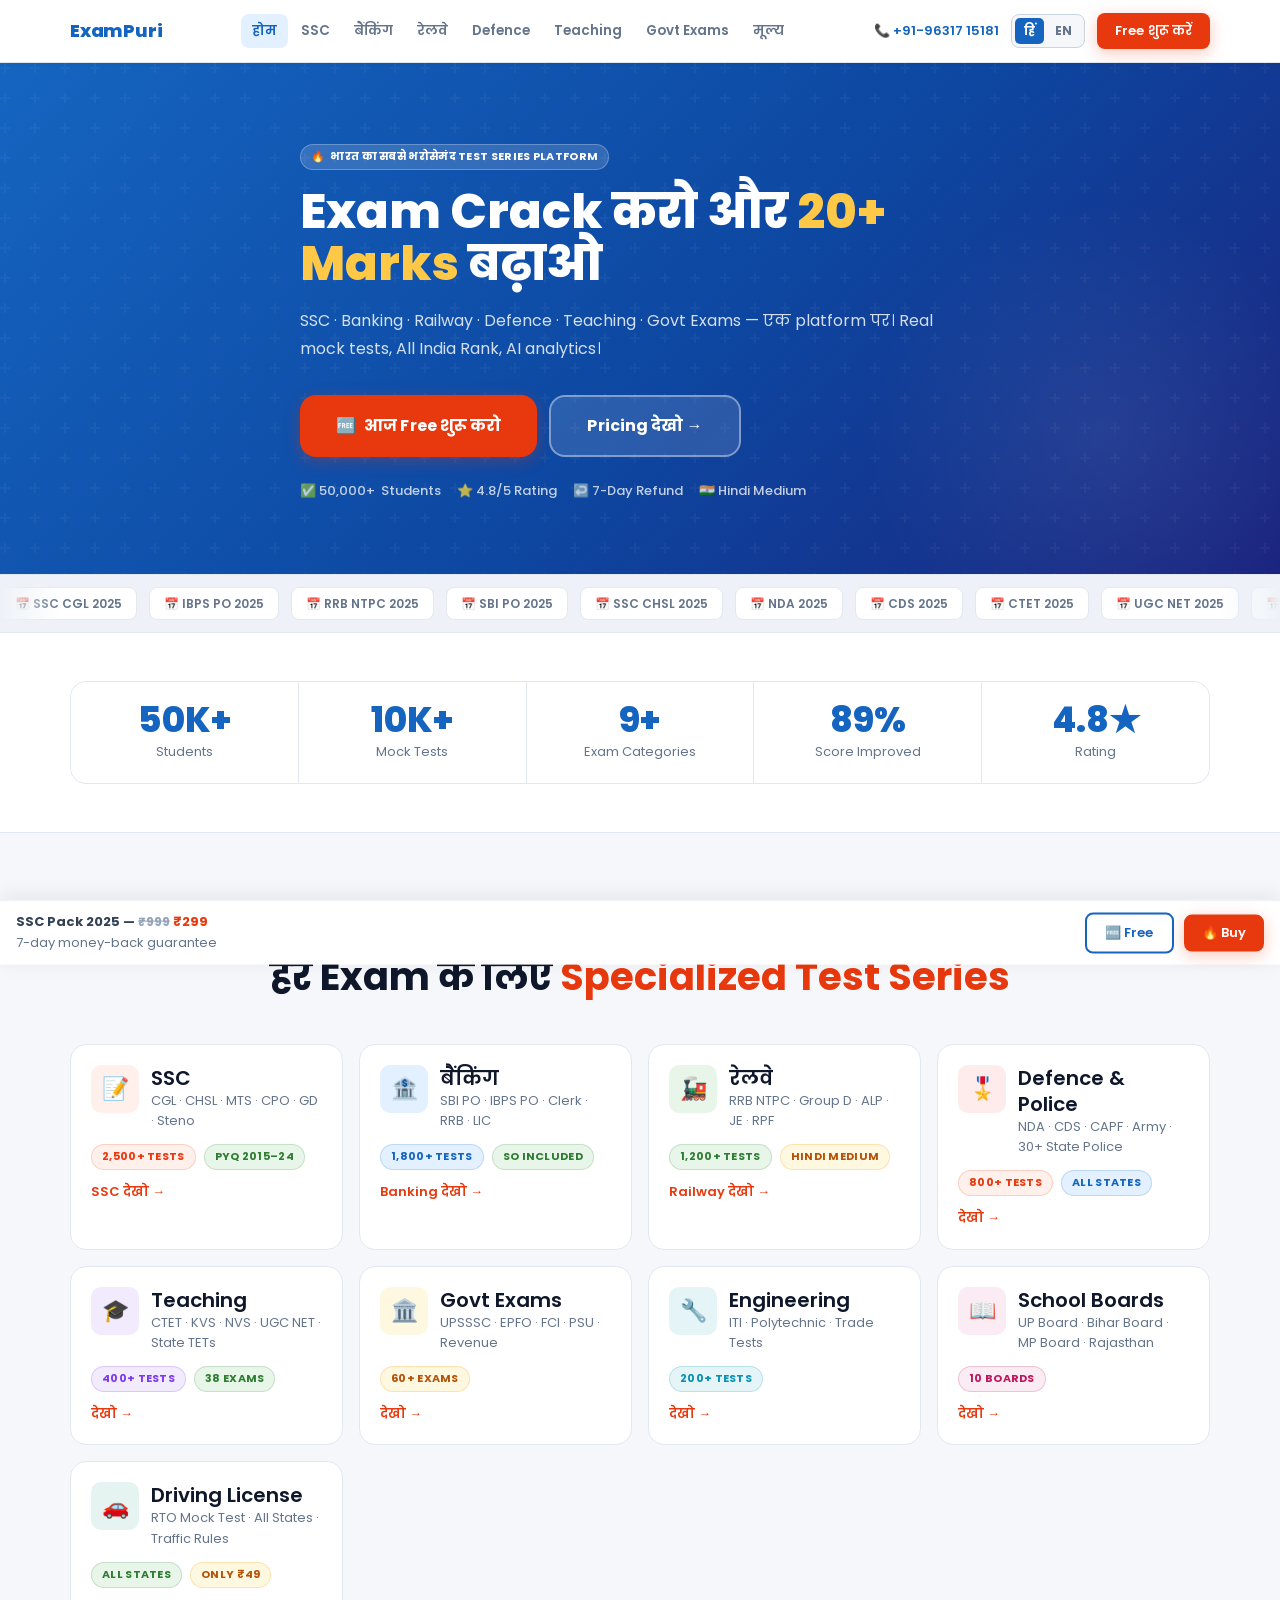
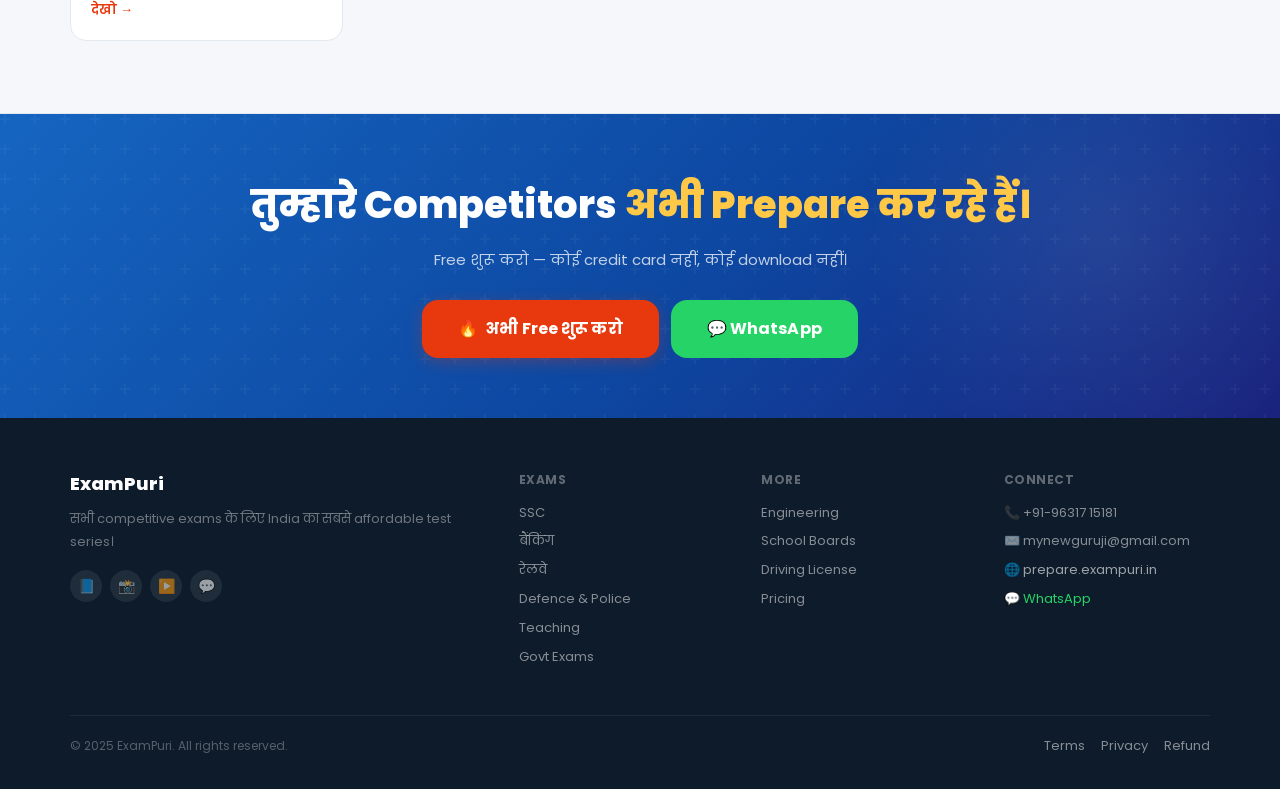
==== commit b41b752a: "updated" ====
--- a/index.html
+++ b/index.html
@@ -1,38 +1,41 @@
 <!DOCTYPE html>
 <html lang="hi" data-lang="hi">
 <head>
-  <meta charset="UTF-8"/>
-  <meta name="viewport" content="width=device-width,initial-scale=1.0"/>
-  <title>ExamPuri — India's #1 Free Mock Test Series | SSC Banking Railway UPSC</title>
-  <meta name="description" content="Free mock tests for SSC CGL, CHSL, Banking SBI PO, IBPS, Railway RRB NTPC, UPSC. Get All India Rank, AI analytics, PYQ bank. Join 50,000+ students."/>
-  <link rel="canonical" href="https://exampuri.in/"/>
-  <link rel="stylesheet" href="assets/style.css"/>
-  <script src="assets/config.js"></script>
-  <script src="assets/main.js" defer></script>
+<meta charset="UTF-8"/>
+<meta name="viewport" content="width=device-width,initial-scale=1.0"/>
+<title>ExamPuri — India's #1 Test Series | SSC Banking Railway Defence Teaching</title>
+<meta name="description" content="Free mock tests for SSC, Banking, Railway, Defence, Teaching, Govt Exams. All India Rank, AI analytics, PYQ bank. Join 50,000+ students. Hindi medium."/>
+<link rel="canonical" href="https://exampuri.in/"/>
+<link rel="stylesheet" href="assets/style.css"/>
+<script src="assets/config.js"></script>
+<script src="assets/main.js" defer></script>
 </head>
 <body>
+
 <nav id="navbar"></nav>
 
+<!-- HERO -->
 <section class="hero-sec">
-  <div class="wrap hero-inner" style="max-width:700px">
-    <div class="rv mb4"><span class="badge badge-white">🔥 <span class="en">India's Most Trusted Test Series</span><span class="hi">भारत का सबसे भरोसेमंद Test Series</span></span></div>
-    <h1 class="rv" style="font-size:clamp(2rem,5vw,3rem);font-weight:800;color:#fff;line-height:1.1;margin-bottom:16px;animation-delay:.05s">
-      <span class="en">Crack Your Exam &amp; Score <span style="color:#FFC947">20+ More Marks</span> — Guaranteed</span>
-      <span class="hi">Exam Crack करो और <span style="color:#FFC947">20+ Marks</span> बढ़ाओ — Guaranteed</span>
+  <div class="wrap hero-inner" style="max-width:720px">
+    <div class="rv mb4"><span class="badge badge-white">🔥 <span class="en">India's Most Trusted Test Series Platform</span><span class="hi">भारत का सबसे भरोसेमंद Test Series Platform</span></span></div>
+    <h1 class="rv" style="font-size:clamp(2rem,5vw,3rem);font-weight:800;color:#fff;line-height:1.1;margin-bottom:16px">
+      <span class="en">Crack Your Exam & Score <span style="color:#FFC947">20+ More Marks</span></span>
+      <span class="hi">Exam Crack करो और <span style="color:#FFC947">20+ Marks</span> बढ़ाओ</span>
     </h1>
-    <p class="rv lead" style="color:rgba(255,255,255,.82);margin-bottom:32px;animation-delay:.1s">
-      <span class="en">Real exam-level mock tests · Negative marking mastery · All India Rank · AI analytics — one platform.</span>
-      <span class="hi">Real exam-level mock tests · Negative marking mastery · All India Rank · AI analytics — एक platform पर।</span>
+    <p class="rv lead" style="color:rgba(255,255,255,.82);margin-bottom:32px;font-size:16px;animation-delay:.1s">
+      <span class="en">SSC · Banking · Railway · Defence · Teaching · Govt Exams — all in one platform. Real mock tests, All India Rank, AI analytics.</span>
+      <span class="hi">SSC · Banking · Railway · Defence · Teaching · Govt Exams — एक platform पर। Real mock tests, All India Rank, AI analytics।</span>
     </p>
     <div class="rv flex fw g3 mb6" style="animation-delay:.15s">
-      <a href="https://prepare.exampuri.in" target="_blank" class="btn btn-primary btn-xl btn-pulse" onclick="trackCTA('home_hero_free','prepare.exampuri.in')">
+      <a href="https://prepare.exampuri.in" target="_blank" rel="noopener"
+         class="btn btn-primary btn-xl btn-pulse" onclick="trackCTA('hero_free','prepare.exampuri.in')">
         🆓 <span class="en">Start Free Today</span><span class="hi">आज Free शुरू करो</span>
       </a>
       <a href="pages/pricing.html" class="btn btn-hero-outline btn-xl">
         <span class="en">View Pricing →</span><span class="hi">Pricing देखो →</span>
       </a>
     </div>
-    <div class="rv trust-row" style="animation-delay:.2s">
+    <div class="rv flex fw g4" style="animation-delay:.2s">
       <span class="trust-pill" style="color:rgba(255,255,255,.75)">✅ 50,000+ <span class="en">Students</span><span class="hi">Students</span></span>
       <span class="trust-pill" style="color:rgba(255,255,255,.75)">⭐ 4.8/5 Rating</span>
       <span class="trust-pill" style="color:rgba(255,255,255,.75)">↩️ 7-Day Refund</span>
@@ -41,70 +44,150 @@
   </div>
 </section>
 
+<!-- MARQUEE -->
 <div style="background:var(--bg2);border-top:1px solid var(--border);border-bottom:1px solid var(--border);padding:12px 0">
-  <div class="marq-outer"><div class="marq-track" id="marq"></div></div>
+  <div class="marq-outer"><div class="marq-track" id="marq-track"></div></div>
 </div>
 
-<section class="sec sec-white sec-sm">
+<!-- STATS -->
+<section class="sec-white sec-sm">
   <div class="wrap">
     <div class="stat-grid">
       <div class="stat-cell rv"><div class="stat-num">50K+</div><div class="stat-lbl"><span class="en">Students</span><span class="hi">Students</span></div></div>
       <div class="stat-cell rv" style="animation-delay:.06s"><div class="stat-num">10K+</div><div class="stat-lbl"><span class="en">Mock Tests</span><span class="hi">Mock Tests</span></div></div>
-      <div class="stat-cell rv" style="animation-delay:.12s"><div class="stat-num">89%</div><div class="stat-lbl"><span class="en">Score Improved</span><span class="hi">Score Improved</span></div></div>
-      <div class="stat-cell rv" style="animation-delay:.18s"><div class="stat-num">4.8★</div><div class="stat-lbl">Rating</div></div>
-      <div class="stat-cell rv" style="animation-delay:.24s"><div class="stat-num">15+</div><div class="stat-lbl"><span class="en">Exams</span><span class="hi">Exams</span></div></div>
+      <div class="stat-cell rv" style="animation-delay:.12s"><div class="stat-num">9+</div><div class="stat-lbl"><span class="en">Exam Categories</span><span class="hi">Exam Categories</span></div></div>
+      <div class="stat-cell rv" style="animation-delay:.18s"><div class="stat-num">89%</div><div class="stat-lbl"><span class="en">Score Improved</span><span class="hi">Score Improved</span></div></div>
+      <div class="stat-cell rv" style="animation-delay:.24s"><div class="stat-num">4.8★</div><div class="stat-lbl">Rating</div></div>
     </div>
   </div>
 </section>
 
 <div class="divider"></div>
 
+<!-- EXAM GRID -->
 <section class="sec sec-grey">
   <div class="wrap">
     <div class="sec-hdr">
       <span class="badge badge-blue rv">📚 <span class="en">Choose Your Exam</span><span class="hi">अपना Exam चुनो</span></span>
-      <h2 class="h1 rv mt3"><span class="en">Test Series for <span class="c-accent">Every Government Exam</span></span><span class="hi">हर Government Exam के लिए <span class="c-accent">Test Series</span></span></h2>
+      <h2 class="h1 rv mt3">
+        <span class="en">Specialized Test Series for <span class="c-accent">Every Exam</span></span>
+        <span class="hi">हर Exam के लिए <span class="c-accent">Specialized Test Series</span></span>
+      </h2>
     </div>
+
     <div class="g-auto">
-      <a href="pages/ssc.html" class="exam-card rv"><div class="flex ai-s g3 mb3"><div style="width:48px;height:48px;border-radius:10px;background:var(--accent-lt);display:flex;align-items:center;justify-content:center;font-size:22px;flex-shrink:0">📝</div><div><div class="h3">SSC</div><div class="sm c-muted">CGL · CHSL · MTS · CPO · GD</div></div></div><div class="flex fw g2 mb3"><span class="badge badge-accent">2,500+ Tests</span><span class="badge badge-green">PYQ 2015–24</span></div><div class="flex ai-c g2 c-accent fw6 sm"><span class="en">Explore SSC →</span><span class="hi">SSC देखो →</span></div></a>
-      <a href="pages/banking.html" class="exam-card rv" style="animation-delay:.07s"><div class="flex ai-s g3 mb3"><div style="width:48px;height:48px;border-radius:10px;background:var(--primary-lt);display:flex;align-items:center;justify-content:center;font-size:22px;flex-shrink:0">🏦</div><div><div class="h3"><span class="en">Banking</span><span class="hi">बैंकिंग</span></div><div class="sm c-muted">SBI PO · IBPS PO · Clerk · RRB</div></div></div><div class="flex fw g2 mb3"><span class="badge badge-blue">1,800+ Tests</span><span class="badge badge-green">Live Rank</span></div><div class="flex ai-c g2 c-accent fw6 sm"><span class="en">Explore Banking →</span><span class="hi">Banking देखो →</span></div></a>
-      <a href="pages/railway.html" class="exam-card rv" style="animation-delay:.14s"><div class="flex ai-s g3 mb3"><div style="width:48px;height:48px;border-radius:10px;background:var(--green-lt);display:flex;align-items:center;justify-content:center;font-size:22px;flex-shrink:0">🚂</div><div><div class="h3"><span class="en">Railway</span><span class="hi">रेलवे</span></div><div class="sm c-muted">RRB NTPC · Group D · ALP · JE</div></div></div><div class="flex fw g2 mb3"><span class="badge badge-green">1,200+ Tests</span><span class="badge badge-gold">Hindi Medium</span></div><div class="flex ai-c g2 c-accent fw6 sm"><span class="en">Explore Railway →</span><span class="hi">Railway देखो →</span></div></a>
-      <a href="pages/pricing.html" class="exam-card rv" style="animation-delay:.21s"><div class="flex ai-s g3 mb3"><div style="width:48px;height:48px;border-radius:10px;background:var(--gold-lt);display:flex;align-items:center;justify-content:center;font-size:22px;flex-shrink:0">🏛️</div><div><div class="h3">UPSC</div><div class="sm c-muted">CSE · CAPF · CDS · NDA</div></div></div><div class="flex fw g2 mb3"><span class="badge badge-gold">800+ Tests</span></div><div class="flex ai-c g2 c-accent fw6 sm"><span class="en">Explore UPSC →</span><span class="hi">UPSC देखो →</span></div></a>
+
+      <a href="pages/ssc.html" class="exam-card rv">
+        <div class="flex ai-s g3 mb3"><div style="width:48px;height:48px;border-radius:10px;background:var(--accent-lt);display:flex;align-items:center;justify-content:center;font-size:22px;flex-shrink:0">📝</div>
+        <div><div class="h3">SSC</div><div class="sm c-muted">CGL · CHSL · MTS · CPO · GD · Steno</div></div></div>
+        <div class="flex fw g2 mb3"><span class="badge badge-accent">2,500+ Tests</span><span class="badge badge-green">PYQ 2015–24</span></div>
+        <div class="flex ai-c g2 c-accent fw6 sm"><span class="en">Explore SSC →</span><span class="hi">SSC देखो →</span></div>
+      </a>
+
+      <a href="pages/banking.html" class="exam-card rv" style="animation-delay:.05s">
+        <div class="flex ai-s g3 mb3"><div style="width:48px;height:48px;border-radius:10px;background:var(--primary-lt);display:flex;align-items:center;justify-content:center;font-size:22px;flex-shrink:0">🏦</div>
+        <div><div class="h3"><span class="en">Banking</span><span class="hi">बैंकिंग</span></div><div class="sm c-muted">SBI PO · IBPS PO · Clerk · RRB · LIC</div></div></div>
+        <div class="flex fw g2 mb3"><span class="badge badge-blue">1,800+ Tests</span><span class="badge badge-green">SO Included</span></div>
+        <div class="flex ai-c g2 c-accent fw6 sm"><span class="en">Explore Banking →</span><span class="hi">Banking देखो →</span></div>
+      </a>
+
+      <a href="pages/railway.html" class="exam-card rv" style="animation-delay:.1s">
+        <div class="flex ai-s g3 mb3"><div style="width:48px;height:48px;border-radius:10px;background:var(--green-lt);display:flex;align-items:center;justify-content:center;font-size:22px;flex-shrink:0">🚂</div>
+        <div><div class="h3"><span class="en">Railway</span><span class="hi">रेलवे</span></div><div class="sm c-muted">RRB NTPC · Group D · ALP · JE · RPF</div></div></div>
+        <div class="flex fw g2 mb3"><span class="badge badge-green">1,200+ Tests</span><span class="badge badge-gold">Hindi Medium</span></div>
+        <div class="flex ai-c g2 c-accent fw6 sm"><span class="en">Explore Railway →</span><span class="hi">Railway देखो →</span></div>
+      </a>
+
+      <a href="pages/defence-police.html" class="exam-card rv" style="animation-delay:.15s">
+        <div class="flex ai-s g3 mb3"><div style="width:48px;height:48px;border-radius:10px;background:rgba(239,68,68,.1);display:flex;align-items:center;justify-content:center;font-size:22px;flex-shrink:0">🎖️</div>
+        <div><div class="h3">Defence & Police</div><div class="sm c-muted">NDA · CDS · CAPF · Army · 30+ State Police</div></div></div>
+        <div class="flex fw g2 mb3"><span class="badge badge-accent">800+ Tests</span><span class="badge badge-blue">All States</span></div>
+        <div class="flex ai-c g2 c-accent fw6 sm"><span class="en">Explore →</span><span class="hi">देखो →</span></div>
+      </a>
+
+      <a href="pages/teaching.html" class="exam-card rv" style="animation-delay:.2s">
+        <div class="flex ai-s g3 mb3"><div style="width:48px;height:48px;border-radius:10px;background:rgba(124,58,237,.1);display:flex;align-items:center;justify-content:center;font-size:22px;flex-shrink:0">🎓</div>
+        <div><div class="h3">Teaching</div><div class="sm c-muted">CTET · KVS · NVS · UGC NET · State TETs</div></div></div>
+        <div class="flex fw g2 mb3"><span class="badge" style="background:rgba(124,58,237,.1);color:#7C3AED;border:1px solid rgba(124,58,237,.2)">400+ Tests</span><span class="badge badge-green">38 Exams</span></div>
+        <div class="flex ai-c g2 c-accent fw6 sm"><span class="en">Explore →</span><span class="hi">देखो →</span></div>
+      </a>
+
+      <a href="pages/government-exams.html" class="exam-card rv" style="animation-delay:.25s">
+        <div class="flex ai-s g3 mb3"><div style="width:48px;height:48px;border-radius:10px;background:var(--gold-lt);display:flex;align-items:center;justify-content:center;font-size:22px;flex-shrink:0">🏛️</div>
+        <div><div class="h3"><span class="en">Govt Exams</span><span class="hi">Govt Exams</span></div><div class="sm c-muted">UPSSSC · EPFO · FCI · PSU · Revenue</div></div></div>
+        <div class="flex fw g2 mb3"><span class="badge badge-gold">60+ Exams</span></div>
+        <div class="flex ai-c g2 c-accent fw6 sm"><span class="en">Explore →</span><span class="hi">देखो →</span></div>
+      </a>
+
+      <a href="pages/engineering.html" class="exam-card rv" style="animation-delay:.3s">
+        <div class="flex ai-s g3 mb3"><div style="width:48px;height:48px;border-radius:10px;background:rgba(8,145,178,.1);display:flex;align-items:center;justify-content:center;font-size:22px;flex-shrink:0">🔧</div>
+        <div><div class="h3">Engineering</div><div class="sm c-muted">ITI · Polytechnic · Trade Tests</div></div></div>
+        <div class="flex fw g2 mb3"><span class="badge" style="background:rgba(8,145,178,.1);color:#0891B2;border:1px solid rgba(8,145,178,.2)">200+ Tests</span></div>
+        <div class="flex ai-c g2 c-accent fw6 sm"><span class="en">Explore →</span><span class="hi">देखो →</span></div>
+      </a>
+
+      <a href="pages/school-boards.html" class="exam-card rv" style="animation-delay:.35s">
+        <div class="flex ai-s g3 mb3"><div style="width:48px;height:48px;border-radius:10px;background:rgba(190,24,93,.08);display:flex;align-items:center;justify-content:center;font-size:22px;flex-shrink:0">📖</div>
+        <div><div class="h3">School Boards</div><div class="sm c-muted">UP Board · Bihar Board · MP Board · Rajasthan</div></div></div>
+        <div class="flex fw g2 mb3"><span class="badge" style="background:rgba(190,24,93,.08);color:#BE185D;border:1px solid rgba(190,24,93,.2)">10 Boards</span></div>
+        <div class="flex ai-c g2 c-accent fw6 sm"><span class="en">Explore →</span><span class="hi">देखो →</span></div>
+      </a>
+
+      <a href="pages/driving-license.html" class="exam-card rv" style="animation-delay:.4s">
+        <div class="flex ai-s g3 mb3"><div style="width:48px;height:48px;border-radius:10px;background:rgba(5,150,105,.1);display:flex;align-items:center;justify-content:center;font-size:22px;flex-shrink:0">🚗</div>
+        <div><div class="h3">Driving License</div><div class="sm c-muted">RTO Mock Test · All States · Traffic Rules</div></div></div>
+        <div class="flex fw g2 mb3"><span class="badge badge-green">All States</span><span class="badge badge-gold">Only ₹49</span></div>
+        <div class="flex ai-c g2 c-accent fw6 sm"><span class="en">Explore →</span><span class="hi">देखो →</span></div>
+      </a>
+
     </div>
   </div>
 </section>
 
-<section class="hero-sec" style="padding:56px 20px;text-align:center">
+<div class="divider"></div>
+
+<!-- FINAL CTA -->
+<section class="hero-sec" style="padding:60px 20px;text-align:center">
   <div class="wrap rv hero-inner">
-    <h2 style="color:#fff;font-size:clamp(1.5rem,3.5vw,2.2rem);font-weight:800;margin-bottom:12px">
-      <span class="en">Your Competition Is <span style="color:#FFC947">Already Preparing.</span></span>
+    <h2 style="color:#fff;font-size:clamp(1.6rem,4vw,2.4rem);font-weight:800;margin-bottom:12px">
+      <span class="en">Your Competitors Are <span style="color:#FFC947">Preparing Right Now.</span></span>
       <span class="hi">तुम्हारे Competitors <span style="color:#FFC947">अभी Prepare कर रहे हैं।</span></span>
     </h2>
-    <p style="color:rgba(255,255,255,.72);margin-bottom:28px"><span class="en">Start free today. Upgrade anytime.</span><span class="hi">आज free शुरू करो। कभी भी upgrade करो।</span></p>
+    <p style="color:rgba(255,255,255,.75);margin-bottom:28px">
+      <span class="en">Start free — no credit card, no download.</span>
+      <span class="hi">Free शुरू करो — कोई credit card नहीं, कोई download नहीं।</span>
+    </p>
     <div class="flex jc-c fw g3">
-      <a href="https://prepare.exampuri.in" target="_blank" class="btn btn-primary btn-xl btn-pulse" onclick="trackCTA('home_final_free','prepare.exampuri.in')">🔥 <span class="en">Start Free Now</span><span class="hi">अभी Free शुरू करो</span></a>
-      <a href="https://wa.me/919631715181" target="_blank" class="btn btn-wa btn-xl">💬 WhatsApp</a>
+      <a href="https://prepare.exampuri.in" target="_blank" rel="noopener"
+         class="btn btn-primary btn-xl btn-pulse" onclick="trackCTA('home_final_free','prepare.exampuri.in')">
+        🔥 <span class="en">Start Free Now</span><span class="hi">अभी Free शुरू करो</span>
+      </a>
+      <a href="https://wa.me/919631715181" target="_blank" rel="noopener" class="btn btn-wa btn-xl">
+        💬 WhatsApp
+      </a>
     </div>
   </div>
 </section>
 
 <footer id="site-footer"></footer>
+
 <div id="sticky-cta">
-  <div style="flex:1;min-width:0"><div class="sm fw7">SSC Pack — <span class="price-old" style="font-size:12px">₹999</span> <strong class="c-accent">₹299</strong></div><div class="sm c-muted">7-day refund guaranteed</div></div>
+  <div style="flex:1;min-width:0">
+    <div class="sm fw7">SSC Pack 2025 — <span class="price-old" style="font-size:12px">₹999</span> <strong class="c-accent">₹299</strong></div>
+    <div class="sm c-muted">7-day money-back guarantee</div>
+  </div>
   <a href="https://prepare.exampuri.in" target="_blank" class="btn btn-secondary btn-sm">🆓 Free</a>
   <a href="https://prepare.exampuri.in" target="_blank" class="btn btn-primary btn-sm btn-pulse">🔥 Buy</a>
 </div>
 
 <script>
-document.addEventListener('DOMContentLoaded', () => {
+document.addEventListener('DOMContentLoaded', function() {
   renderNavbar('home', '');
   renderFooter('');
   // Marquee
-  const m = document.getElementById('marq');
-  if (m) {
-    const items = ['SSC CGL 2025','IBPS PO 2025','RRB NTPC 2025','SBI PO 2025','SSC CHSL 2025','UPSC CSE 2025','RRB Group D 2025','IBPS Clerk 2025','SSC MTS 2025','CTET 2025'];
-    m.innerHTML = [...items,...items].map(i=>`<div class="marq-chip">📅 ${i}</div>`).join('');
-  }
+  const items = ['SSC CGL 2025','IBPS PO 2025','RRB NTPC 2025','SBI PO 2025','SSC CHSL 2025','NDA 2025','CDS 2025','CTET 2025','UGC NET 2025','RRB Group D 2025','UP Police 2025','IBPS Clerk 2025','SSC MTS 2025','LIC AAO 2025'];
+  const t = document.getElementById('marq-track');
+  if(t) t.innerHTML = [...items,...items].map(i=>`<div class="marq-chip">📅 ${i}</div>`).join('');
 });
 </script>
 </body>
--- a/assets/style.css
+++ b/assets/style.css
@@ -390,3 +390,18 @@
   .mob-only{display:none!important}
   .nav-cta-m{display:none!important}
 }
+
+/* ── Open category panels (all always visible) ── */
+.cat-section{background:var(--white);border:1px solid var(--border);border-radius:var(--r-lg);overflow:hidden}
+.cat-sec-hdr{display:flex;align-items:center;gap:14px;padding:16px 20px;background:var(--primary-lt);border-bottom:1px solid rgba(21,101,192,.12)}
+.cat-sec-icon{font-size:22px;flex-shrink:0}
+.cat-sec-name{font-weight:700;font-size:15px;color:var(--text-h)}
+.cat-sec-count{font-size:12px;color:var(--text-m);margin-top:2px}
+.cat-sec-all{margin-left:auto;white-space:nowrap;flex-shrink:0;font-size:13px;font-weight:600;color:var(--primary)}
+.cat-sec-all:hover{text-decoration:underline}
+.cat-sec-body{display:grid;grid-template-columns:repeat(auto-fill,minmax(220px,1fr));gap:10px;padding:14px 16px;background:var(--bg)}
+@media(max-width:600px){.cat-sec-body{grid-template-columns:1fr}}
+/* Footer grid */
+.ft-grid{display:grid;grid-template-columns:2fr 1fr 1fr 1fr;gap:36px}
+@media(max-width:900px){.ft-grid{grid-template-columns:1fr 1fr!important}}
+@media(max-width:500px){.ft-grid{grid-template-columns:1fr!important}}
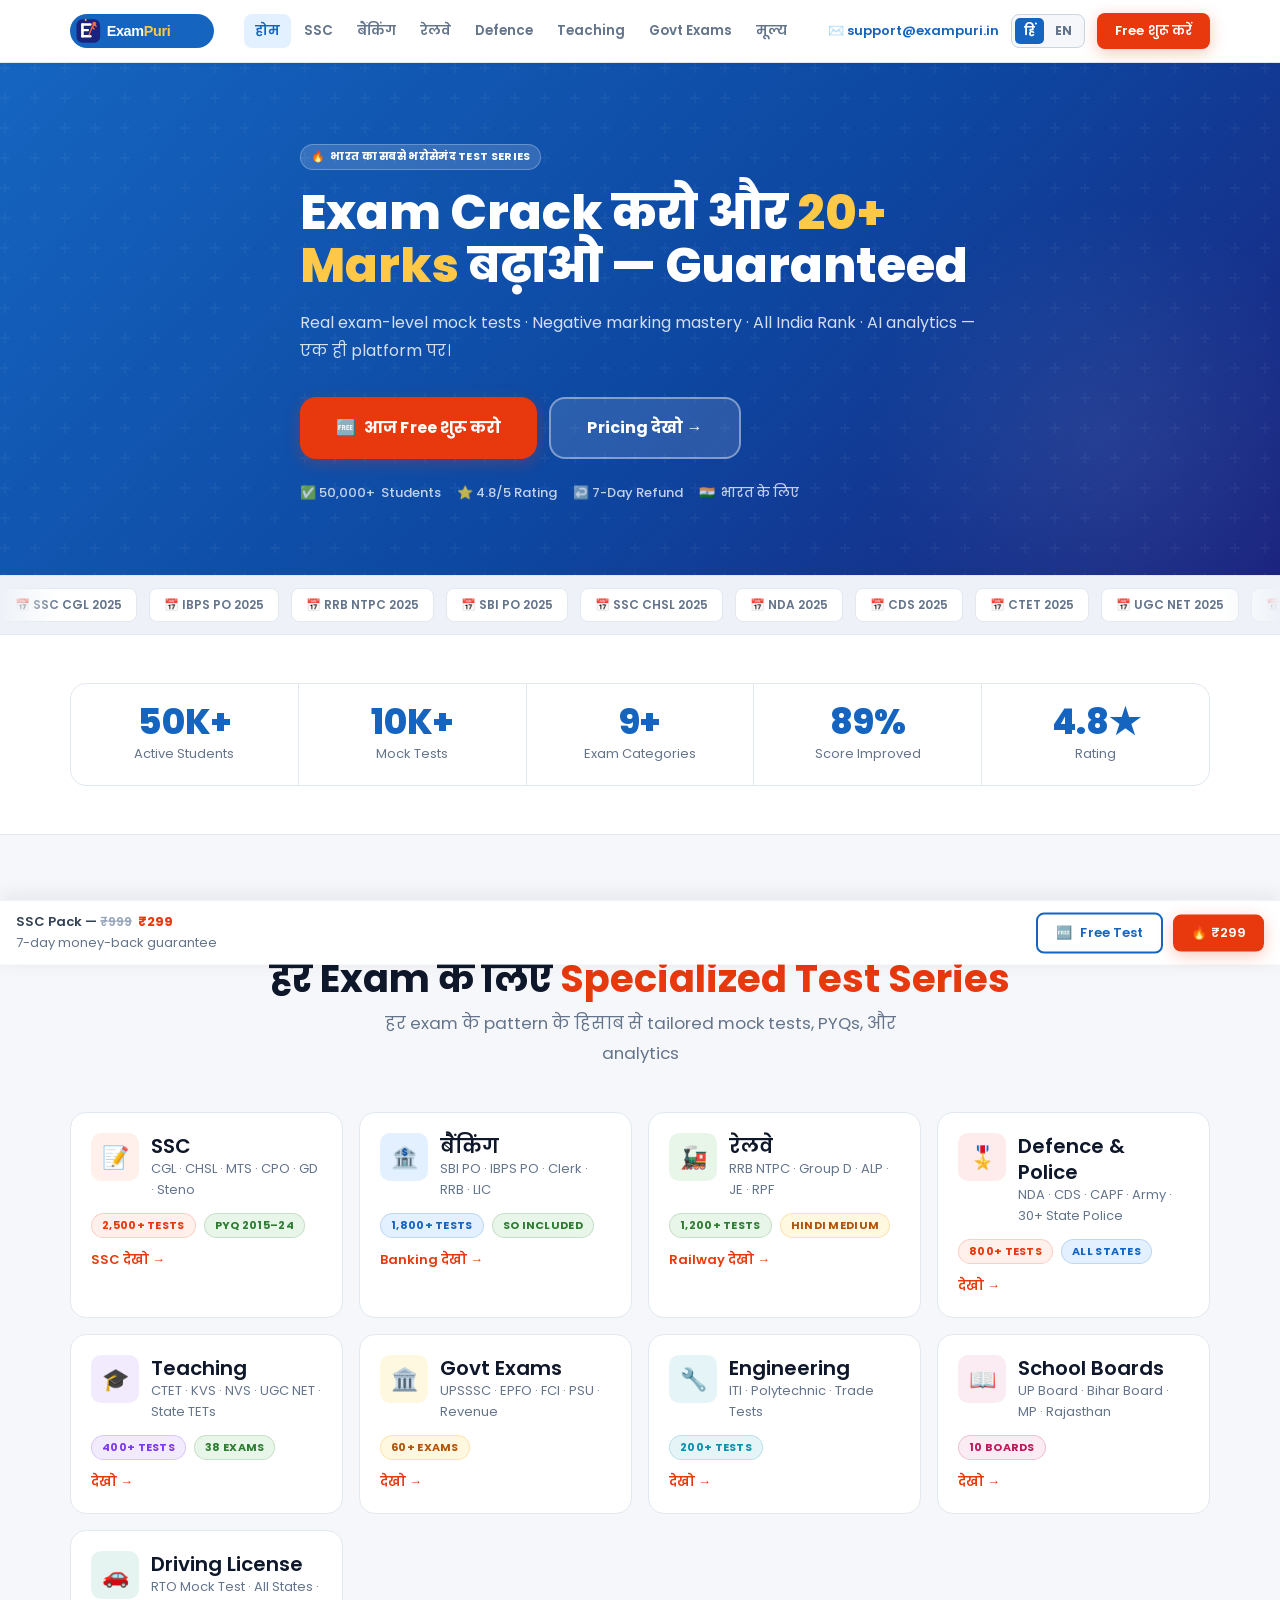
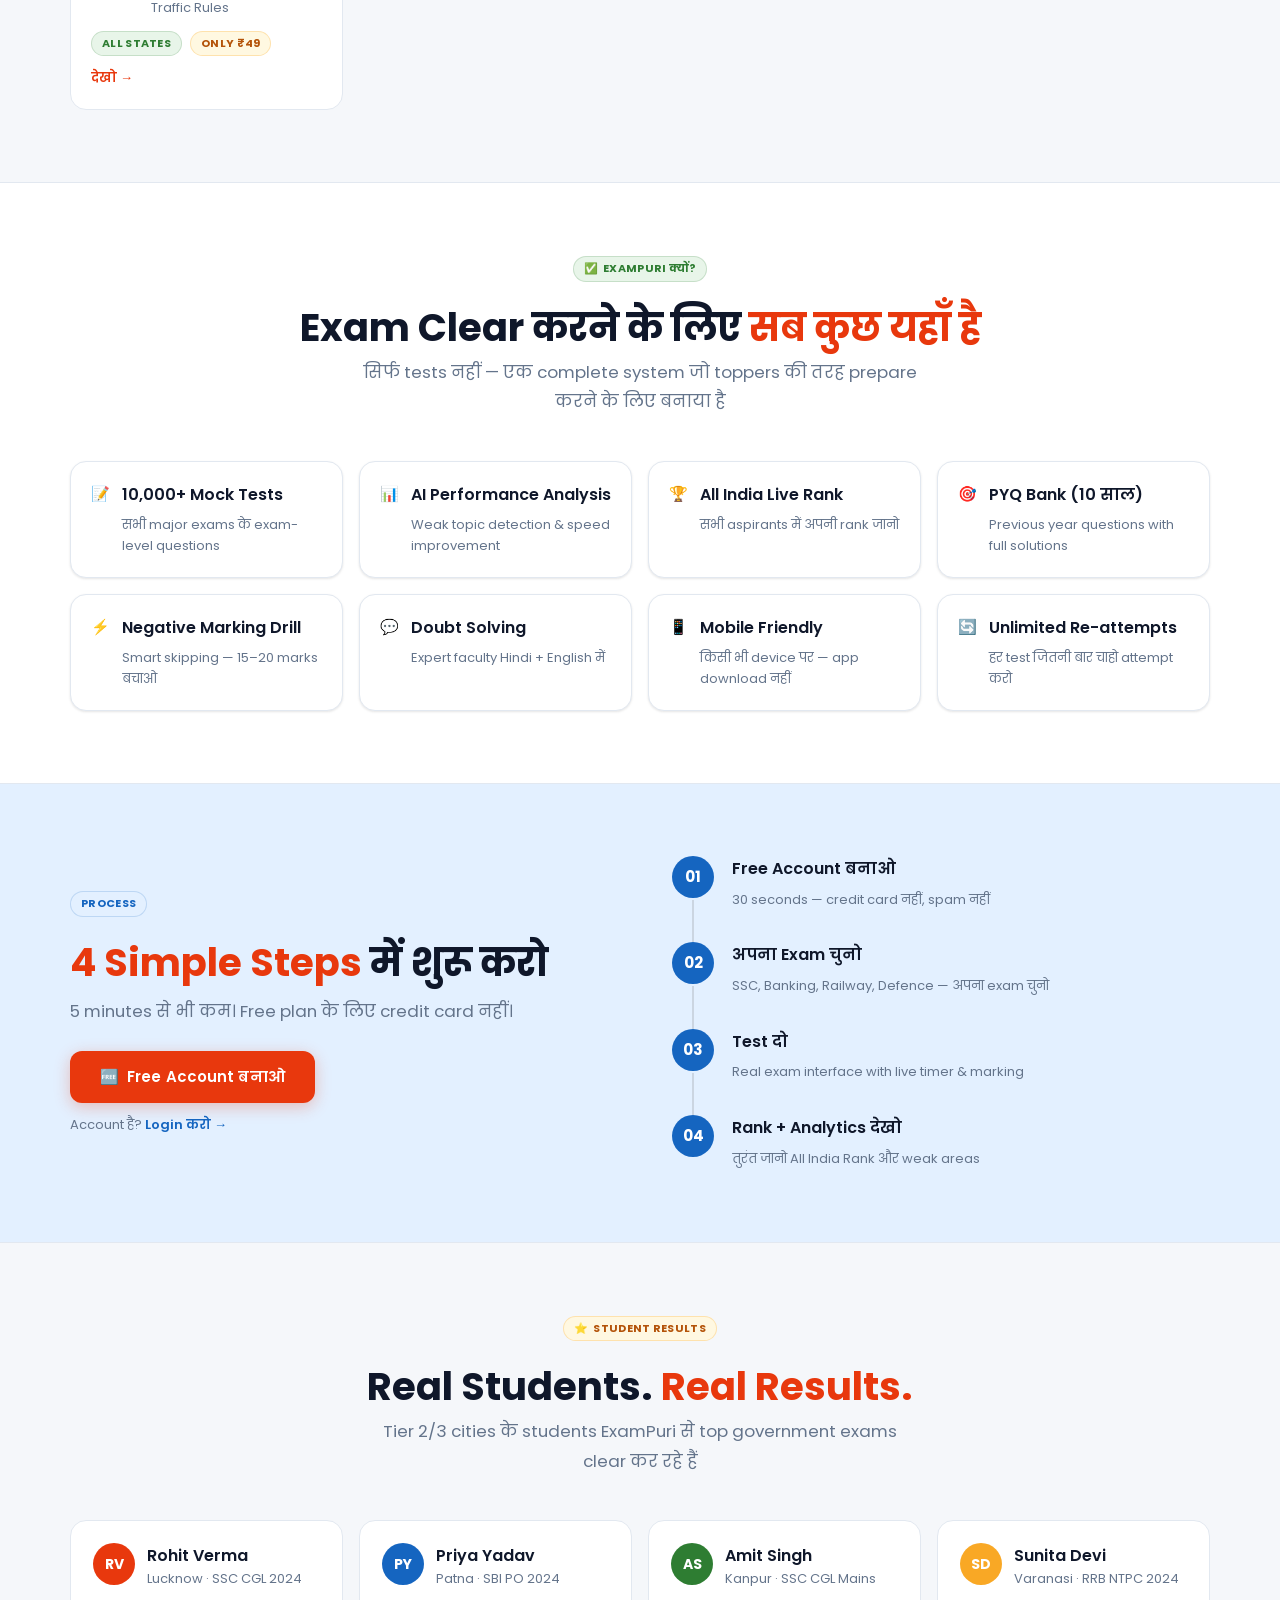
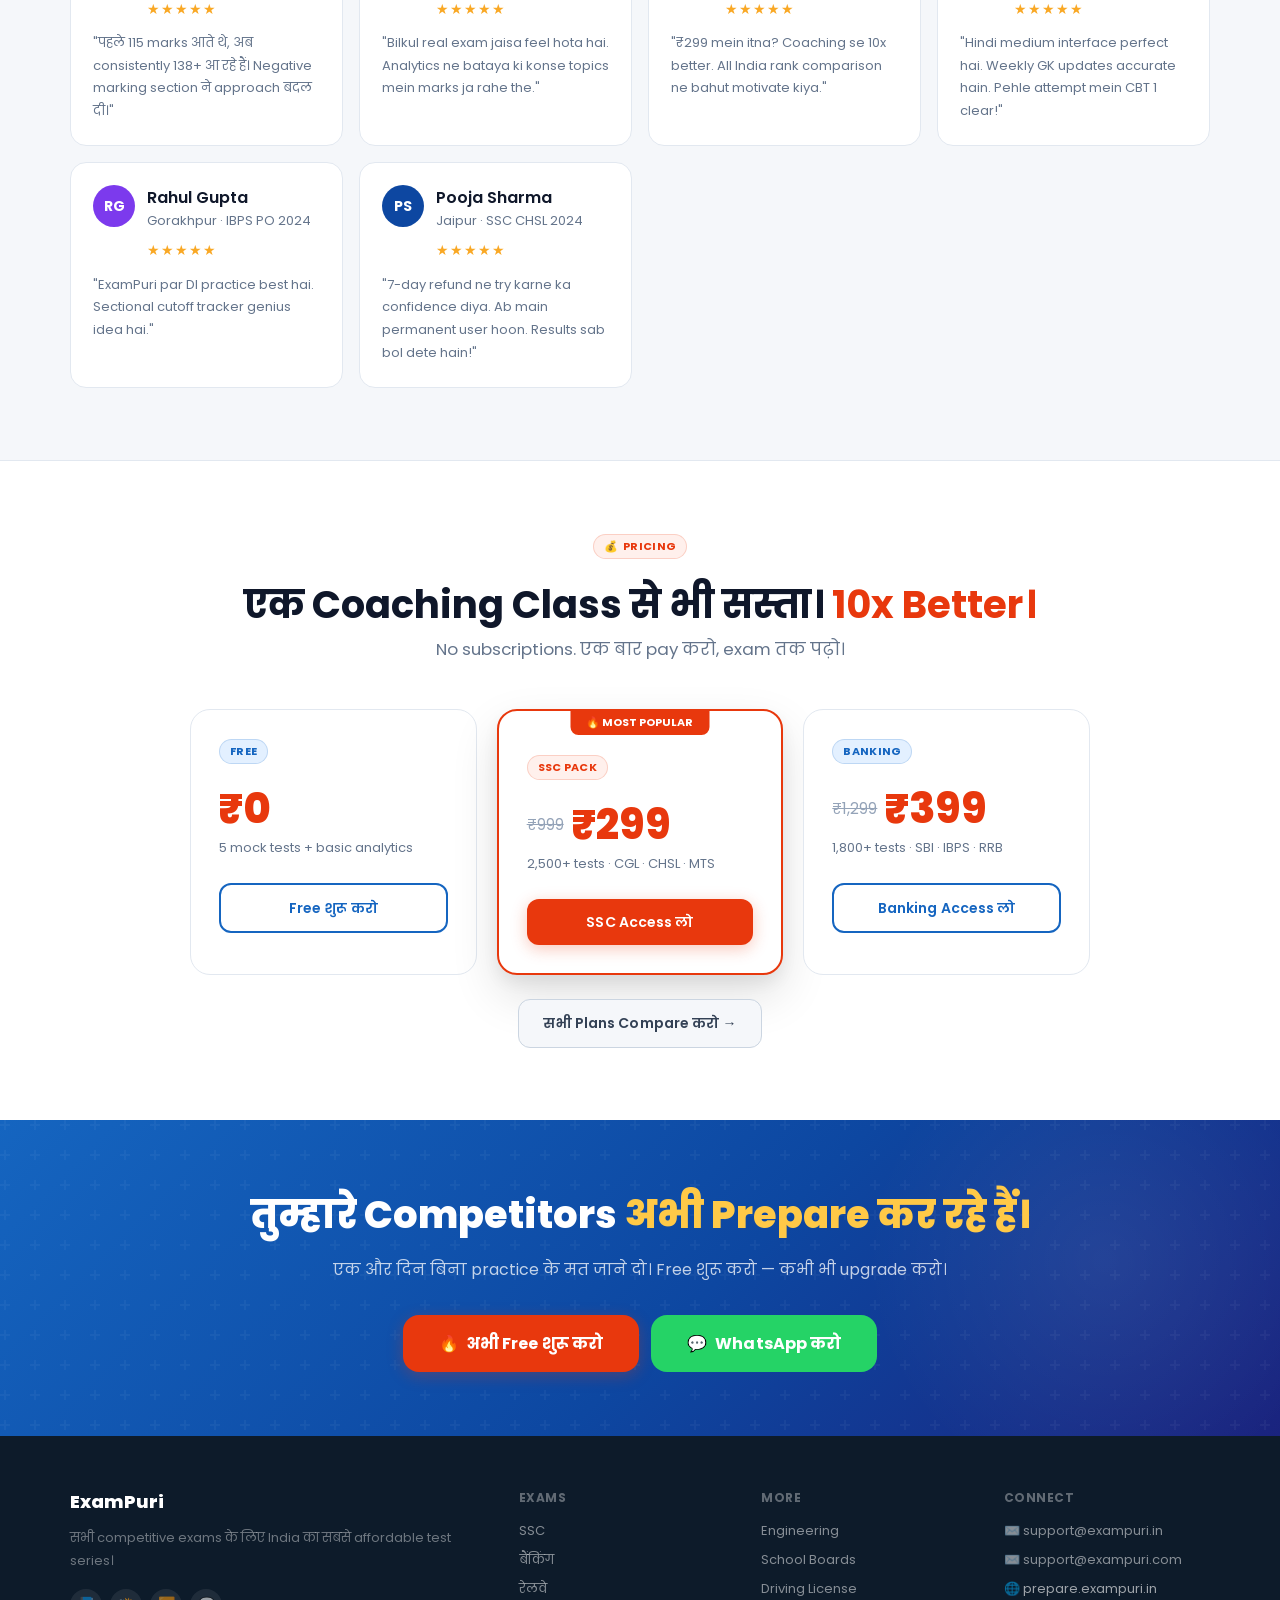
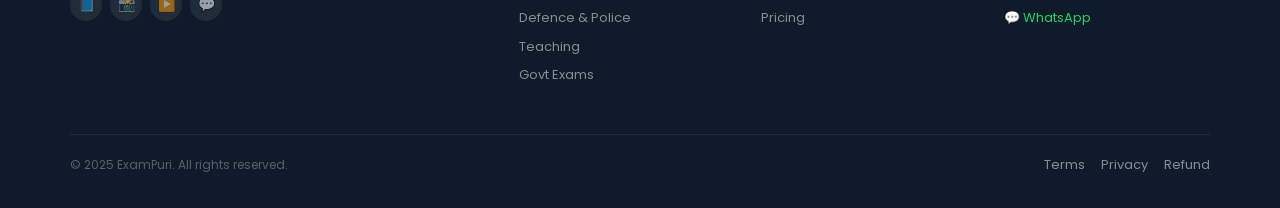
==== commit 75b79bb5: "updated" ====
--- a/index.html
+++ b/index.html
@@ -3,12 +3,29 @@
 <head>
 <meta charset="UTF-8"/>
 <meta name="viewport" content="width=device-width,initial-scale=1.0"/>
-<title>ExamPuri — India's #1 Test Series | SSC Banking Railway Defence Teaching</title>
-<meta name="description" content="Free mock tests for SSC, Banking, Railway, Defence, Teaching, Govt Exams. All India Rank, AI analytics, PYQ bank. Join 50,000+ students. Hindi medium."/>
+<link rel="icon" href="assets/logo-icon.svg" type="image/svg+xml"/>
+<link rel="icon" href="assets/logo-icon-32.png" sizes="32x32" type="image/png"/>
+<link rel="apple-touch-icon" href="assets/logo-icon-512.png"/>
+<title>ExamPuri — India's #1 Free Mock Test Series | SSC, Banking, Railway, Defence, Teaching</title>
+<meta name="description" content="Free mock tests for SSC CGL, CHSL, Banking SBI PO, IBPS, Railway RRB NTPC, Defence, Teaching. All India Rank, AI analytics, PYQ bank. 50,000+ students. Hindi & English."/>
+<meta name="keywords" content="mock test, SSC CGL, SBI PO, IBPS PO, RRB NTPC, defence exam, CTET, free test series, hindi medium"/>
 <link rel="canonical" href="https://exampuri.in/"/>
+<meta property="og:title" content="ExamPuri — Free Mock Tests for SSC, Banking, Railway, Defence"/>
+<meta property="og:description" content="India's most affordable test series. 10,000+ mock tests, AI analytics, All India Rank. Start free today."/>
+<meta property="og:image" content="https://exampuri.in/assets/logo-primary.svg"/>
+<meta property="og:type" content="website"/>
+<meta property="og:url" content="https://exampuri.in/"/>
+<meta property="og:site_name" content="ExamPuri"/>
+<meta name="robots" content="index, follow"/>
+<!-- Analytics: uncomment and replace IDs -->
+<!-- <script async src="https://www.googletagmanager.com/gtag/js?id=G-XXXXXXXXXX"></script>
+<script>window.dataLayer=window.dataLayer||[];function gtag(){dataLayer.push(arguments)}gtag('js',new Date());gtag('config','G-XXXXXXXXXX');</script> -->
 <link rel="stylesheet" href="assets/style.css"/>
 <script src="assets/config.js"></script>
 <script src="assets/main.js" defer></script>
+<script type="application/ld+json">
+{"@context":"https://schema.org","@type":"EducationalOrganization","name":"ExamPuri","url":"https://exampuri.in","description":"India's leading online test series platform","telephone":"","email":"support@exampuri.com","sameAs":["https://prepare.exampuri.in"]}
+</script>
 </head>
 <body>
 
@@ -17,29 +34,24 @@
 <!-- HERO -->
 <section class="hero-sec">
   <div class="wrap hero-inner" style="max-width:720px">
-    <div class="rv mb4"><span class="badge badge-white">🔥 <span class="en">India's Most Trusted Test Series Platform</span><span class="hi">भारत का सबसे भरोसेमंद Test Series Platform</span></span></div>
-    <h1 class="rv" style="font-size:clamp(2rem,5vw,3rem);font-weight:800;color:#fff;line-height:1.1;margin-bottom:16px">
-      <span class="en">Crack Your Exam & Score <span style="color:#FFC947">20+ More Marks</span></span>
-      <span class="hi">Exam Crack करो और <span style="color:#FFC947">20+ Marks</span> बढ़ाओ</span>
+    <div class="rv mb4"><span class="badge badge-white">🔥 <span class="en">India's Most Trusted Test Series</span><span class="hi">भारत का सबसे भरोसेमंद Test Series</span></span></div>
+    <h1 class="rv" style="font-size:clamp(2rem,5vw,3rem);font-weight:800;color:#fff;line-height:1.12;margin-bottom:16px;animation-delay:.05s">
+      <span class="en">Crack Your Exam &amp; Score <span style="color:#FFC947">20+ More Marks</span> — Guaranteed</span>
+      <span class="hi">Exam Crack करो और <span style="color:#FFC947">20+ Marks</span> बढ़ाओ — Guaranteed</span>
     </h1>
     <p class="rv lead" style="color:rgba(255,255,255,.82);margin-bottom:32px;font-size:16px;animation-delay:.1s">
-      <span class="en">SSC · Banking · Railway · Defence · Teaching · Govt Exams — all in one platform. Real mock tests, All India Rank, AI analytics.</span>
-      <span class="hi">SSC · Banking · Railway · Defence · Teaching · Govt Exams — एक platform पर। Real mock tests, All India Rank, AI analytics।</span>
+      <span class="en">Real exam-level mock tests · Negative marking mastery · All India Rank · AI analytics — all on one platform.</span>
+      <span class="hi">Real exam-level mock tests · Negative marking mastery · All India Rank · AI analytics — एक ही platform पर।</span>
     </p>
     <div class="rv flex fw g3 mb6" style="animation-delay:.15s">
-      <a href="https://prepare.exampuri.in" target="_blank" rel="noopener"
-         class="btn btn-primary btn-xl btn-pulse" onclick="trackCTA('hero_free','prepare.exampuri.in')">
-        🆓 <span class="en">Start Free Today</span><span class="hi">आज Free शुरू करो</span>
-      </a>
-      <a href="pages/pricing.html" class="btn btn-hero-outline btn-xl">
-        <span class="en">View Pricing →</span><span class="hi">Pricing देखो →</span>
-      </a>
+      <a href="https://prepare.exampuri.in" target="_blank" rel="noopener" class="btn btn-primary btn-xl btn-pulse" onclick="trackCTA('hero_free','prepare.exampuri.in')">🆓 <span class="en">Start Free Today</span><span class="hi">आज Free शुरू करो</span></a>
+      <a href="pages/pricing.html" class="btn btn-xl" style="background:rgba(255,255,255,.12);border:2px solid rgba(255,255,255,.4);color:#fff"><span class="en">View Pricing →</span><span class="hi">Pricing देखो →</span></a>
     </div>
     <div class="rv flex fw g4" style="animation-delay:.2s">
       <span class="trust-pill" style="color:rgba(255,255,255,.75)">✅ 50,000+ <span class="en">Students</span><span class="hi">Students</span></span>
       <span class="trust-pill" style="color:rgba(255,255,255,.75)">⭐ 4.8/5 Rating</span>
       <span class="trust-pill" style="color:rgba(255,255,255,.75)">↩️ 7-Day Refund</span>
-      <span class="trust-pill" style="color:rgba(255,255,255,.75)">🇮🇳 Hindi Medium</span>
+      <span class="trust-pill" style="color:rgba(255,255,255,.75)">🇮🇳 <span class="en">Made for India</span><span class="hi">भारत के लिए</span></span>
     </div>
   </div>
 </section>
@@ -53,7 +65,7 @@
 <section class="sec-white sec-sm">
   <div class="wrap">
     <div class="stat-grid">
-      <div class="stat-cell rv"><div class="stat-num">50K+</div><div class="stat-lbl"><span class="en">Students</span><span class="hi">Students</span></div></div>
+      <div class="stat-cell rv"><div class="stat-num">50K+</div><div class="stat-lbl"><span class="en">Active Students</span><span class="hi">Active Students</span></div></div>
       <div class="stat-cell rv" style="animation-delay:.06s"><div class="stat-num">10K+</div><div class="stat-lbl"><span class="en">Mock Tests</span><span class="hi">Mock Tests</span></div></div>
       <div class="stat-cell rv" style="animation-delay:.12s"><div class="stat-num">9+</div><div class="stat-lbl"><span class="en">Exam Categories</span><span class="hi">Exam Categories</span></div></div>
       <div class="stat-cell rv" style="animation-delay:.18s"><div class="stat-num">89%</div><div class="stat-lbl"><span class="en">Score Improved</span><span class="hi">Score Improved</span></div></div>
@@ -61,7 +73,6 @@
     </div>
   </div>
 </section>
-
 <div class="divider"></div>
 
 <!-- EXAM GRID -->
@@ -69,102 +80,90 @@
   <div class="wrap">
     <div class="sec-hdr">
       <span class="badge badge-blue rv">📚 <span class="en">Choose Your Exam</span><span class="hi">अपना Exam चुनो</span></span>
-      <h2 class="h1 rv mt3">
-        <span class="en">Specialized Test Series for <span class="c-accent">Every Exam</span></span>
-        <span class="hi">हर Exam के लिए <span class="c-accent">Specialized Test Series</span></span>
-      </h2>
-    </div>
-
+      <h2 class="h1 rv mt3"><span class="en">Specialized Test Series for <span class="c-accent">Every Exam</span></span><span class="hi">हर Exam के लिए <span class="c-accent">Specialized Test Series</span></span></h2>
+      <p class="lead rv mt3"><span class="en">Exam-specific mock tests, PYQs, and analytics tailored for each exam pattern</span><span class="hi">हर exam के pattern के हिसाब से tailored mock tests, PYQs, और analytics</span></p>
+    </div>
     <div class="g-auto">
-
-      <a href="pages/ssc.html" class="exam-card rv">
-        <div class="flex ai-s g3 mb3"><div style="width:48px;height:48px;border-radius:10px;background:var(--accent-lt);display:flex;align-items:center;justify-content:center;font-size:22px;flex-shrink:0">📝</div>
-        <div><div class="h3">SSC</div><div class="sm c-muted">CGL · CHSL · MTS · CPO · GD · Steno</div></div></div>
-        <div class="flex fw g2 mb3"><span class="badge badge-accent">2,500+ Tests</span><span class="badge badge-green">PYQ 2015–24</span></div>
-        <div class="flex ai-c g2 c-accent fw6 sm"><span class="en">Explore SSC →</span><span class="hi">SSC देखो →</span></div>
-      </a>
-
-      <a href="pages/banking.html" class="exam-card rv" style="animation-delay:.05s">
-        <div class="flex ai-s g3 mb3"><div style="width:48px;height:48px;border-radius:10px;background:var(--primary-lt);display:flex;align-items:center;justify-content:center;font-size:22px;flex-shrink:0">🏦</div>
-        <div><div class="h3"><span class="en">Banking</span><span class="hi">बैंकिंग</span></div><div class="sm c-muted">SBI PO · IBPS PO · Clerk · RRB · LIC</div></div></div>
-        <div class="flex fw g2 mb3"><span class="badge badge-blue">1,800+ Tests</span><span class="badge badge-green">SO Included</span></div>
-        <div class="flex ai-c g2 c-accent fw6 sm"><span class="en">Explore Banking →</span><span class="hi">Banking देखो →</span></div>
-      </a>
-
-      <a href="pages/railway.html" class="exam-card rv" style="animation-delay:.1s">
-        <div class="flex ai-s g3 mb3"><div style="width:48px;height:48px;border-radius:10px;background:var(--green-lt);display:flex;align-items:center;justify-content:center;font-size:22px;flex-shrink:0">🚂</div>
-        <div><div class="h3"><span class="en">Railway</span><span class="hi">रेलवे</span></div><div class="sm c-muted">RRB NTPC · Group D · ALP · JE · RPF</div></div></div>
-        <div class="flex fw g2 mb3"><span class="badge badge-green">1,200+ Tests</span><span class="badge badge-gold">Hindi Medium</span></div>
-        <div class="flex ai-c g2 c-accent fw6 sm"><span class="en">Explore Railway →</span><span class="hi">Railway देखो →</span></div>
-      </a>
-
-      <a href="pages/defence-police.html" class="exam-card rv" style="animation-delay:.15s">
-        <div class="flex ai-s g3 mb3"><div style="width:48px;height:48px;border-radius:10px;background:rgba(239,68,68,.1);display:flex;align-items:center;justify-content:center;font-size:22px;flex-shrink:0">🎖️</div>
-        <div><div class="h3">Defence & Police</div><div class="sm c-muted">NDA · CDS · CAPF · Army · 30+ State Police</div></div></div>
-        <div class="flex fw g2 mb3"><span class="badge badge-accent">800+ Tests</span><span class="badge badge-blue">All States</span></div>
-        <div class="flex ai-c g2 c-accent fw6 sm"><span class="en">Explore →</span><span class="hi">देखो →</span></div>
-      </a>
-
-      <a href="pages/teaching.html" class="exam-card rv" style="animation-delay:.2s">
-        <div class="flex ai-s g3 mb3"><div style="width:48px;height:48px;border-radius:10px;background:rgba(124,58,237,.1);display:flex;align-items:center;justify-content:center;font-size:22px;flex-shrink:0">🎓</div>
-        <div><div class="h3">Teaching</div><div class="sm c-muted">CTET · KVS · NVS · UGC NET · State TETs</div></div></div>
-        <div class="flex fw g2 mb3"><span class="badge" style="background:rgba(124,58,237,.1);color:#7C3AED;border:1px solid rgba(124,58,237,.2)">400+ Tests</span><span class="badge badge-green">38 Exams</span></div>
-        <div class="flex ai-c g2 c-accent fw6 sm"><span class="en">Explore →</span><span class="hi">देखो →</span></div>
-      </a>
-
-      <a href="pages/government-exams.html" class="exam-card rv" style="animation-delay:.25s">
-        <div class="flex ai-s g3 mb3"><div style="width:48px;height:48px;border-radius:10px;background:var(--gold-lt);display:flex;align-items:center;justify-content:center;font-size:22px;flex-shrink:0">🏛️</div>
-        <div><div class="h3"><span class="en">Govt Exams</span><span class="hi">Govt Exams</span></div><div class="sm c-muted">UPSSSC · EPFO · FCI · PSU · Revenue</div></div></div>
-        <div class="flex fw g2 mb3"><span class="badge badge-gold">60+ Exams</span></div>
-        <div class="flex ai-c g2 c-accent fw6 sm"><span class="en">Explore →</span><span class="hi">देखो →</span></div>
-      </a>
-
-      <a href="pages/engineering.html" class="exam-card rv" style="animation-delay:.3s">
-        <div class="flex ai-s g3 mb3"><div style="width:48px;height:48px;border-radius:10px;background:rgba(8,145,178,.1);display:flex;align-items:center;justify-content:center;font-size:22px;flex-shrink:0">🔧</div>
-        <div><div class="h3">Engineering</div><div class="sm c-muted">ITI · Polytechnic · Trade Tests</div></div></div>
-        <div class="flex fw g2 mb3"><span class="badge" style="background:rgba(8,145,178,.1);color:#0891B2;border:1px solid rgba(8,145,178,.2)">200+ Tests</span></div>
-        <div class="flex ai-c g2 c-accent fw6 sm"><span class="en">Explore →</span><span class="hi">देखो →</span></div>
-      </a>
-
-      <a href="pages/school-boards.html" class="exam-card rv" style="animation-delay:.35s">
-        <div class="flex ai-s g3 mb3"><div style="width:48px;height:48px;border-radius:10px;background:rgba(190,24,93,.08);display:flex;align-items:center;justify-content:center;font-size:22px;flex-shrink:0">📖</div>
-        <div><div class="h3">School Boards</div><div class="sm c-muted">UP Board · Bihar Board · MP Board · Rajasthan</div></div></div>
-        <div class="flex fw g2 mb3"><span class="badge" style="background:rgba(190,24,93,.08);color:#BE185D;border:1px solid rgba(190,24,93,.2)">10 Boards</span></div>
-        <div class="flex ai-c g2 c-accent fw6 sm"><span class="en">Explore →</span><span class="hi">देखो →</span></div>
-      </a>
-
-      <a href="pages/driving-license.html" class="exam-card rv" style="animation-delay:.4s">
-        <div class="flex ai-s g3 mb3"><div style="width:48px;height:48px;border-radius:10px;background:rgba(5,150,105,.1);display:flex;align-items:center;justify-content:center;font-size:22px;flex-shrink:0">🚗</div>
-        <div><div class="h3">Driving License</div><div class="sm c-muted">RTO Mock Test · All States · Traffic Rules</div></div></div>
-        <div class="flex fw g2 mb3"><span class="badge badge-green">All States</span><span class="badge badge-gold">Only ₹49</span></div>
-        <div class="flex ai-c g2 c-accent fw6 sm"><span class="en">Explore →</span><span class="hi">देखो →</span></div>
-      </a>
-
-    </div>
-  </div>
-</section>
-
-<div class="divider"></div>
+      <a href="pages/ssc.html" class="exam-card rv"><div class="flex ai-s g3 mb3"><div style="width:48px;height:48px;border-radius:10px;background:var(--accent-lt);display:flex;align-items:center;justify-content:center;font-size:22px;flex-shrink:0">📝</div><div><div class="h3">SSC</div><div class="sm c-muted">CGL · CHSL · MTS · CPO · GD · Steno</div></div></div><div class="flex fw g2 mb3"><span class="badge badge-accent">2,500+ Tests</span><span class="badge badge-green">PYQ 2015–24</span></div><div class="flex ai-c g2 c-accent fw6 sm"><span class="en">Explore SSC →</span><span class="hi">SSC देखो →</span></div></a>
+      <a href="pages/banking.html" class="exam-card rv" style="animation-delay:.05s"><div class="flex ai-s g3 mb3"><div style="width:48px;height:48px;border-radius:10px;background:var(--primary-lt);display:flex;align-items:center;justify-content:center;font-size:22px;flex-shrink:0">🏦</div><div><div class="h3"><span class="en">Banking</span><span class="hi">बैंकिंग</span></div><div class="sm c-muted">SBI PO · IBPS PO · Clerk · RRB · LIC</div></div></div><div class="flex fw g2 mb3"><span class="badge badge-blue">1,800+ Tests</span><span class="badge badge-green">SO Included</span></div><div class="flex ai-c g2 c-accent fw6 sm"><span class="en">Explore Banking →</span><span class="hi">Banking देखो →</span></div></a>
+      <a href="pages/railway.html" class="exam-card rv" style="animation-delay:.1s"><div class="flex ai-s g3 mb3"><div style="width:48px;height:48px;border-radius:10px;background:var(--green-lt);display:flex;align-items:center;justify-content:center;font-size:22px;flex-shrink:0">🚂</div><div><div class="h3"><span class="en">Railway</span><span class="hi">रेलवे</span></div><div class="sm c-muted">RRB NTPC · Group D · ALP · JE · RPF</div></div></div><div class="flex fw g2 mb3"><span class="badge badge-green">1,200+ Tests</span><span class="badge badge-gold">Hindi Medium</span></div><div class="flex ai-c g2 c-accent fw6 sm"><span class="en">Explore Railway →</span><span class="hi">Railway देखो →</span></div></a>
+      <a href="pages/defence-police.html" class="exam-card rv" style="animation-delay:.15s"><div class="flex ai-s g3 mb3"><div style="width:48px;height:48px;border-radius:10px;background:rgba(239,68,68,.1);display:flex;align-items:center;justify-content:center;font-size:22px;flex-shrink:0">🎖️</div><div><div class="h3">Defence &amp; Police</div><div class="sm c-muted">NDA · CDS · CAPF · Army · 30+ State Police</div></div></div><div class="flex fw g2 mb3"><span class="badge badge-accent">800+ Tests</span><span class="badge badge-blue">All States</span></div><div class="flex ai-c g2 c-accent fw6 sm"><span class="en">Explore →</span><span class="hi">देखो →</span></div></a>
+      <a href="pages/teaching.html" class="exam-card rv" style="animation-delay:.2s"><div class="flex ai-s g3 mb3"><div style="width:48px;height:48px;border-radius:10px;background:rgba(124,58,237,.1);display:flex;align-items:center;justify-content:center;font-size:22px;flex-shrink:0">🎓</div><div><div class="h3">Teaching</div><div class="sm c-muted">CTET · KVS · NVS · UGC NET · State TETs</div></div></div><div class="flex fw g2 mb3"><span class="badge" style="background:rgba(124,58,237,.1);color:#7C3AED;border:1px solid rgba(124,58,237,.2)">400+ Tests</span><span class="badge badge-green">38 Exams</span></div><div class="flex ai-c g2 c-accent fw6 sm"><span class="en">Explore →</span><span class="hi">देखो →</span></div></a>
+      <a href="pages/government-exams.html" class="exam-card rv" style="animation-delay:.25s"><div class="flex ai-s g3 mb3"><div style="width:48px;height:48px;border-radius:10px;background:var(--gold-lt);display:flex;align-items:center;justify-content:center;font-size:22px;flex-shrink:0">🏛️</div><div><div class="h3"><span class="en">Govt Exams</span><span class="hi">Govt Exams</span></div><div class="sm c-muted">UPSSSC · EPFO · FCI · PSU · Revenue</div></div></div><div class="flex fw g2 mb3"><span class="badge badge-gold">60+ Exams</span></div><div class="flex ai-c g2 c-accent fw6 sm"><span class="en">Explore →</span><span class="hi">देखो →</span></div></a>
+      <a href="pages/engineering.html" class="exam-card rv" style="animation-delay:.3s"><div class="flex ai-s g3 mb3"><div style="width:48px;height:48px;border-radius:10px;background:rgba(8,145,178,.1);display:flex;align-items:center;justify-content:center;font-size:22px;flex-shrink:0">🔧</div><div><div class="h3">Engineering</div><div class="sm c-muted">ITI · Polytechnic · Trade Tests</div></div></div><div class="flex fw g2 mb3"><span class="badge" style="background:rgba(8,145,178,.1);color:#0891B2;border:1px solid rgba(8,145,178,.2)">200+ Tests</span></div><div class="flex ai-c g2 c-accent fw6 sm"><span class="en">Explore →</span><span class="hi">देखो →</span></div></a>
+      <a href="pages/school-boards.html" class="exam-card rv" style="animation-delay:.35s"><div class="flex ai-s g3 mb3"><div style="width:48px;height:48px;border-radius:10px;background:rgba(190,24,93,.08);display:flex;align-items:center;justify-content:center;font-size:22px;flex-shrink:0">📖</div><div><div class="h3">School Boards</div><div class="sm c-muted">UP Board · Bihar Board · MP · Rajasthan</div></div></div><div class="flex fw g2 mb3"><span class="badge" style="background:rgba(190,24,93,.08);color:#BE185D;border:1px solid rgba(190,24,93,.2)">10 Boards</span></div><div class="flex ai-c g2 c-accent fw6 sm"><span class="en">Explore →</span><span class="hi">देखो →</span></div></a>
+      <a href="pages/driving-license.html" class="exam-card rv" style="animation-delay:.4s"><div class="flex ai-s g3 mb3"><div style="width:48px;height:48px;border-radius:10px;background:rgba(5,150,105,.1);display:flex;align-items:center;justify-content:center;font-size:22px;flex-shrink:0">🚗</div><div><div class="h3">Driving License</div><div class="sm c-muted">RTO Mock Test · All States · Traffic Rules</div></div></div><div class="flex fw g2 mb3"><span class="badge badge-green">All States</span><span class="badge badge-gold">Only ₹49</span></div><div class="flex ai-c g2 c-accent fw6 sm"><span class="en">Explore →</span><span class="hi">देखो →</span></div></a>
+    </div>
+  </div>
+</section>
+<div class="divider"></div>
+
+<!-- FEATURES -->
+<section class="sec sec-white">
+  <div class="wrap">
+    <div class="sec-hdr">
+      <span class="badge badge-green rv">✅ <span class="en">Why ExamPuri?</span><span class="hi">ExamPuri क्यों?</span></span>
+      <h2 class="h1 rv mt3"><span class="en">Everything You Need to <span class="c-accent">Clear the Exam</span></span><span class="hi">Exam Clear करने के लिए <span class="c-accent">सब कुछ यहाँ है</span></span></h2>
+      <p class="lead rv mt3"><span class="en">Not just tests — a complete system designed around how toppers actually prepare</span><span class="hi">सिर्फ tests नहीं — एक complete system जो toppers की तरह prepare करने के लिए बनाया है</span></p>
+    </div>
+    <div class="g-auto" id="features-grid"></div>
+  </div>
+</section>
+<div class="divider"></div>
+
+<!-- HOW IT WORKS -->
+<section class="sec sec-blue">
+  <div class="wrap">
+    <div style="display:grid;grid-template-columns:1fr 1fr;gap:64px;align-items:center">
+      <div class="rv-l">
+        <span class="badge badge-blue mb3"><span class="en">Process</span><span class="hi">Process</span></span>
+        <h2 class="h1 mt3 mb3"><span class="en">Start in <span class="c-accent">4 Simple Steps</span></span><span class="hi"><span class="c-accent">4 Simple Steps</span> में शुरू करो</span></h2>
+        <p class="lead mb6"><span class="en">Takes less than 5 minutes. No credit card for free plan.</span><span class="hi">5 minutes से भी कम। Free plan के लिए credit card नहीं।</span></p>
+        <div class="flex fc g3">
+          <a href="https://prepare.exampuri.in" target="_blank" rel="noopener" class="btn btn-primary btn-lg" style="align-self:flex-start" onclick="trackCTA('hiw_free','prepare.exampuri.in')">🆓 <span class="en">Create Free Account</span><span class="hi">Free Account बनाओ</span></a>
+          <p class="sm c-muted"><span class="en">Already have an account?</span><span class="hi">Account है?</span> <a href="https://prepare.exampuri.in" target="_blank" class="c-blue fw6"><span class="en">Login here →</span><span class="hi">Login करो →</span></a></p>
+        </div>
+      </div>
+      <div class="rv-r" id="steps-list"></div>
+    </div>
+  </div>
+</section>
+<div class="divider"></div>
+
+<!-- TESTIMONIALS -->
+<section class="sec sec-grey">
+  <div class="wrap">
+    <div class="sec-hdr">
+      <span class="badge badge-gold rv">⭐ <span class="en">Student Results</span><span class="hi">Student Results</span></span>
+      <h2 class="h1 rv mt3"><span class="en">Real Students. <span class="c-accent">Real Results.</span></span><span class="hi">Real Students. <span class="c-accent">Real Results.</span></span></h2>
+      <p class="lead rv mt3"><span class="en">Students from Tier 2/3 cities clearing top government exams with ExamPuri</span><span class="hi">Tier 2/3 cities के students ExamPuri से top government exams clear कर रहे हैं</span></p>
+    </div>
+    <div class="g-auto" id="testimonials-grid"></div>
+  </div>
+</section>
+<div class="divider"></div>
+
+<!-- PRICING PREVIEW -->
+<section class="sec sec-white">
+  <div class="wrap">
+    <div class="sec-hdr">
+      <span class="badge badge-accent rv">💰 <span class="en">Pricing</span><span class="hi">Pricing</span></span>
+      <h2 class="h1 rv mt3"><span class="en">Less Than One Coaching Class. <span class="c-accent">10x Better.</span></span><span class="hi">एक Coaching Class से भी सस्ता। <span class="c-accent">10x Better।</span></span></h2>
+      <p class="lead rv mt3"><span class="en">No subscriptions. Pay once, study till your exam.</span><span class="hi">No subscriptions. एक बार pay करो, exam तक पढ़ो।</span></p>
+    </div>
+    <div style="display:grid;grid-template-columns:repeat(auto-fit,minmax(250px,1fr));gap:20px;max-width:900px;margin:0 auto" id="pricing-grid"></div>
+    <div class="tc mt6 rv"><a href="pages/pricing.html" class="btn btn-ghost btn-md"><span class="en">Compare All Plans →</span><span class="hi">सभी Plans Compare करो →</span></a></div>
+  </div>
+</section>
 
 <!-- FINAL CTA -->
-<section class="hero-sec" style="padding:60px 20px;text-align:center">
+<section class="hero-sec" style="padding:64px 20px;text-align:center">
   <div class="wrap rv hero-inner">
-    <h2 style="color:#fff;font-size:clamp(1.6rem,4vw,2.4rem);font-weight:800;margin-bottom:12px">
-      <span class="en">Your Competitors Are <span style="color:#FFC947">Preparing Right Now.</span></span>
-      <span class="hi">तुम्हारे Competitors <span style="color:#FFC947">अभी Prepare कर रहे हैं।</span></span>
-    </h2>
-    <p style="color:rgba(255,255,255,.75);margin-bottom:28px">
-      <span class="en">Start free — no credit card, no download.</span>
-      <span class="hi">Free शुरू करो — कोई credit card नहीं, कोई download नहीं।</span>
-    </p>
+    <h2 style="font-size:clamp(1.6rem,4vw,2.4rem);font-weight:800;color:#fff;margin-bottom:12px"><span class="en">Your Competitors Are <span style="color:#FFC947">Already Preparing.</span></span><span class="hi">तुम्हारे Competitors <span style="color:#FFC947">अभी Prepare कर रहे हैं।</span></span></h2>
+    <p style="color:rgba(255,255,255,.75);font-size:16px;margin-bottom:32px"><span class="en">Don't let another day pass without practice. Start free — upgrade anytime.</span><span class="hi">एक और दिन बिना practice के मत जाने दो। Free शुरू करो — कभी भी upgrade करो।</span></p>
     <div class="flex jc-c fw g3">
-      <a href="https://prepare.exampuri.in" target="_blank" rel="noopener"
-         class="btn btn-primary btn-xl btn-pulse" onclick="trackCTA('home_final_free','prepare.exampuri.in')">
-        🔥 <span class="en">Start Free Now</span><span class="hi">अभी Free शुरू करो</span>
-      </a>
-      <a href="https://wa.me/919631715181" target="_blank" rel="noopener" class="btn btn-wa btn-xl">
-        💬 WhatsApp
-      </a>
+      <a href="https://prepare.exampuri.in" target="_blank" rel="noopener" class="btn btn-primary btn-xl btn-pulse" onclick="trackCTA('footer_cta_free','prepare.exampuri.in')">🔥 <span class="en">Start Free — Right Now</span><span class="hi">अभी Free शुरू करो</span></a>
+      <a href="https://wa.me/91999037989" target="_blank" rel="noopener" class="btn btn-wa btn-xl">💬 <span class="en">WhatsApp Us</span><span class="hi">WhatsApp करो</span></a>
     </div>
   </div>
 </section>
@@ -173,22 +172,59 @@
 
 <div id="sticky-cta">
   <div style="flex:1;min-width:0">
-    <div class="sm fw7">SSC Pack 2025 — <span class="price-old" style="font-size:12px">₹999</span> <strong class="c-accent">₹299</strong></div>
-    <div class="sm c-muted">7-day money-back guarantee</div>
-  </div>
-  <a href="https://prepare.exampuri.in" target="_blank" class="btn btn-secondary btn-sm">🆓 Free</a>
-  <a href="https://prepare.exampuri.in" target="_blank" class="btn btn-primary btn-sm btn-pulse">🔥 Buy</a>
+    <div class="sm fw6"><span class="en">SSC Pack — </span><span class="hi">SSC Pack — </span><span class="price-old" style="font-size:12px">₹999</span><strong class="c-accent" style="margin-left:6px">₹299</strong></div>
+    <div class="sm c-muted"><span class="en">7-day money-back guarantee</span><span class="hi">7-day money-back guarantee</span></div>
+  </div>
+  <a href="https://prepare.exampuri.in" target="_blank" rel="noopener" class="btn btn-secondary btn-sm" onclick="trackCTA('sticky_free','prepare.exampuri.in')">🆓 <span class="en">Free Test</span><span class="hi">Free Test</span></a>
+  <a href="https://prepare.exampuri.in" target="_blank" rel="noopener" class="btn btn-primary btn-sm btn-pulse" onclick="trackCTA('sticky_buy','prepare.exampuri.in')">🔥 ₹299</a>
 </div>
 
 <script>
-document.addEventListener('DOMContentLoaded', function() {
-  renderNavbar('home', '');
-  renderFooter('');
-  // Marquee
-  const items = ['SSC CGL 2025','IBPS PO 2025','RRB NTPC 2025','SBI PO 2025','SSC CHSL 2025','NDA 2025','CDS 2025','CTET 2025','UGC NET 2025','RRB Group D 2025','UP Police 2025','IBPS Clerk 2025','SSC MTS 2025','LIC AAO 2025'];
-  const t = document.getElementById('marq-track');
-  if(t) t.innerHTML = [...items,...items].map(i=>`<div class="marq-chip">📅 ${i}</div>`).join('');
-});
+const FEATURES_DATA=[
+  {icon:'📝',label:{en:'10,000+ Mock Tests',hi:'10,000+ Mock Tests'},sub:{en:'Exam-level questions across all major exams',hi:'सभी major exams के exam-level questions'},bg:'feat-icon-accent'},
+  {icon:'📊',label:{en:'AI Performance Analysis',hi:'AI Performance Analysis'},sub:{en:'Weak topic detection & speed improvement',hi:'Weak topic detection & speed improvement'},bg:'feat-icon-blue'},
+  {icon:'🏆',label:{en:'All India Live Rank',hi:'All India Live Rank'},sub:{en:'Know your rank among all aspirants nationwide',hi:'सभी aspirants में अपनी rank जानो'},bg:'feat-icon-gold'},
+  {icon:'🎯',label:{en:'PYQ Bank (10 Years)',hi:'PYQ Bank (10 साल)'},sub:{en:'Previous year questions with full solutions',hi:'Previous year questions with full solutions'},bg:'feat-icon-green'},
+  {icon:'⚡',label:{en:'Negative Marking Drill',hi:'Negative Marking Drill'},sub:{en:'Smart skipping strategy — save 15–20 marks',hi:'Smart skipping — 15–20 marks बचाओ'},bg:'feat-icon-accent'},
+  {icon:'💬',label:{en:'Doubt Solving',hi:'Doubt Solving'},sub:{en:'Expert faculty in Hindi + English',hi:'Expert faculty Hindi + English में'},bg:'feat-icon-blue'},
+  {icon:'📱',label:{en:'Mobile Friendly',hi:'Mobile Friendly'},sub:{en:'Perfect on any device — no app download',hi:'किसी भी device पर — app download नहीं'},bg:'feat-icon-green'},
+  {icon:'🔄',label:{en:'Unlimited Re-attempts',hi:'Unlimited Re-attempts'},sub:{en:'Attempt each test as many times as needed',hi:'हर test जितनी बार चाहो attempt करो'},bg:'feat-icon-gold'},
+];
+const STEPS_DATA=[
+  {n:'01',t:{en:'Create Free Account',hi:'Free Account बनाओ'},d:{en:'30 seconds — no credit card, no spam',hi:'30 seconds — credit card नहीं, spam नहीं'}},
+  {n:'02',t:{en:'Choose Your Exam',hi:'अपना Exam चुनो'},d:{en:'SSC, Banking, Railway, Defence — pick yours',hi:'SSC, Banking, Railway, Defence — अपना exam चुनो'}},
+  {n:'03',t:{en:'Take the Test',hi:'Test दो'},d:{en:'Real exam interface with live timer & marking',hi:'Real exam interface with live timer & marking'}},
+  {n:'04',t:{en:'See Rank + Analytics',hi:'Rank + Analytics देखो'},d:{en:'Instantly know your All India Rank and weak areas',hi:'तुरंत जानो All India Rank और weak areas'}},
+];
+const TESTIMONIALS_DATA=[
+  {name:'Rohit Verma',  city:'Lucknow', exam:'SSC CGL 2024',  c:'#E8380D',t:{en:'Used to score 115, now consistently 138+. Negative marking section changed my approach.',hi:'पहले 115 marks आते थे, अब consistently 138+ आ रहे हैं। Negative marking section ने approach बदल दी।'}},
+  {name:'Priya Yadav',  city:'Patna',   exam:'SBI PO 2024',   c:'#1565C0',t:{en:'Feels exactly like the real exam. Analytics pinpointed which topics I was losing marks on.',hi:'Bilkul real exam jaisa feel hota hai. Analytics ne bataya ki konse topics mein marks ja rahe the.'}},
+  {name:'Amit Singh',   city:'Kanpur',  exam:'SSC CGL Mains', c:'#2E7D32',t:{en:'₹299 for all this? 10x better than coaching. All India rank comparison really motivated me.',hi:'₹299 mein itna? Coaching se 10x better. All India rank comparison ne bahut motivate kiya.'}},
+  {name:'Sunita Devi',  city:'Varanasi',exam:'RRB NTPC 2024', c:'#F9A825',t:{en:'Hindi medium interface is perfect. Weekly GK updates super accurate. Cleared CBT 1 first attempt!',hi:'Hindi medium interface perfect hai. Weekly GK updates accurate hain. Pehle attempt mein CBT 1 clear!'}},
+  {name:'Rahul Gupta',  city:'Gorakhpur',exam:'IBPS PO 2024', c:'#7C3AED',t:{en:'DI practice on ExamPuri is the best I found. Sectional cutoff tracker is a genius idea.',hi:'ExamPuri par DI practice best hai. Sectional cutoff tracker genius idea hai.'}},
+  {name:'Pooja Sharma', city:'Jaipur',  exam:'SSC CHSL 2024', c:'#0D47A1',t:{en:'7-day refund gave me confidence to try. Now I am a permanent user. Results prove everything!',hi:'7-day refund ne try karne ka confidence diya. Ab main permanent user hoon. Results sab bol dete hain!'}},
+];
+const PRICING_PREVIEW=[
+  {label:{en:'Free',hi:'Free'},         badge:'badge-blue',  price:'₹0',  old:null,    sub:{en:'5 mock tests + basic analytics',hi:'5 mock tests + basic analytics'},       cta:{en:'Start Free',       hi:'Free शुरू करो'},   primary:false},
+  {label:{en:'SSC Pack',hi:'SSC Pack'}, badge:'badge-accent',price:'₹299',old:'₹999', sub:{en:'2,500+ tests · CGL · CHSL · MTS',hi:'2,500+ tests · CGL · CHSL · MTS'},     cta:{en:'Get SSC Access',   hi:'SSC Access लो'},   primary:true},
+  {label:{en:'Banking',hi:'Banking'},   badge:'badge-blue',  price:'₹399',old:'₹1,299',sub:{en:'1,800+ tests · SBI · IBPS · RRB',hi:'1,800+ tests · SBI · IBPS · RRB'},    cta:{en:'Get Banking Access',hi:'Banking Access लो'},primary:false},
+];
+
+function render(){
+  const mt=document.getElementById('marq-track');
+  if(mt){const items=['SSC CGL 2025','IBPS PO 2025','RRB NTPC 2025','SBI PO 2025','SSC CHSL 2025','NDA 2025','CDS 2025','CTET 2025','UGC NET 2025','RRB Group D 2025','UP Police 2025','IBPS Clerk 2025','SSC MTS 2025','LIC AAO 2025'];mt.innerHTML=[...items,...items].map(i=>`<div class="marq-chip">📅 ${i}</div>`).join('');}
+  const fg=document.getElementById('features-grid');
+  if(fg){fg.innerHTML='';FEATURES_DATA.forEach((f,i)=>{const d=document.createElement('div');d.className='card p5 rv';d.style.animationDelay=`${i*.05}s`;d.innerHTML=`<div class="flex ai-s g3"><div class="feat-icon ${f.bg}" style="flex-shrink:0">${f.icon}</div><div><div class="h4 mb2">${t(f.label)}</div><div class="sm c-muted">${t(f.sub)}</div></div></div>`;fg.appendChild(d);});}
+  const sl=document.getElementById('steps-list');
+  if(sl){sl.innerHTML='';STEPS_DATA.forEach((s,i)=>{const d=document.createElement('div');d.className='step-wrap rv';d.style.animationDelay=`${i*.08}s`;d.innerHTML=`<div class="step-num">${s.n}</div><div class="h4 mb2">${t(s.t)}</div><div class="sm c-muted">${t(s.d)}</div>`;sl.appendChild(d);});}
+  const tg=document.getElementById('testimonials-grid');
+  if(tg){tg.innerHTML='';TESTIMONIALS_DATA.forEach((tm,i)=>{const d=document.createElement('div');d.className='testi-card rv';d.style.animationDelay=`${i*.06}s`;d.innerHTML=`<div class="flex ai-s g3 mb3"><div class="avatar" style="background:${tm.c}">${tm.name.split(' ').map(n=>n[0]).join('')}</div><div><div class="h4">${tm.name}</div><div class="sm c-muted">${tm.city} · ${tm.exam}</div><div class="stars mt2">★★★★★</div></div></div><p class="sm c-muted" style="line-height:1.75">"${t(tm.t)}"</p>`;tg.appendChild(d);});}
+  const pg=document.getElementById('pricing-grid');
+  if(pg){pg.innerHTML='';PRICING_PREVIEW.forEach((p,i)=>{const d=document.createElement('div');d.className=`price-card rv${p.primary?' popular':''}`;d.style.animationDelay=`${i*.08}s`;d.innerHTML=`${p.primary?'<div class="pop-tag">🔥 MOST POPULAR</div>':''}<span class="badge ${p.badge} mb3" style="margin-top:${p.primary?'16px':'0'}">${t(p.label)}</span><div class="flex ai-c g2 mb2" style="margin-top:12px">${p.old?`<span class="price-old">${p.old}</span>`:''}<span class="price-amt">${p.price}</span></div><div class="sm c-muted mb6">${t(p.sub)}</div><a href="https://prepare.exampuri.in" target="_blank" rel="noopener" class="btn ${p.primary?'btn-primary btn-pulse':'btn-secondary'} btn-md w-full" onclick="trackCTA('home_pricing_${i}','prepare.exampuri.in')">${t(p.cta)}</a>`;pg.appendChild(d);});}
+  if(typeof initReveal==='function')initReveal();
+}
+function renderDynamic(){render();}
+document.addEventListener('DOMContentLoaded',()=>{renderNavbar('home','');renderFooter('');render();});
 </script>
 </body>
-</html>
+</html>
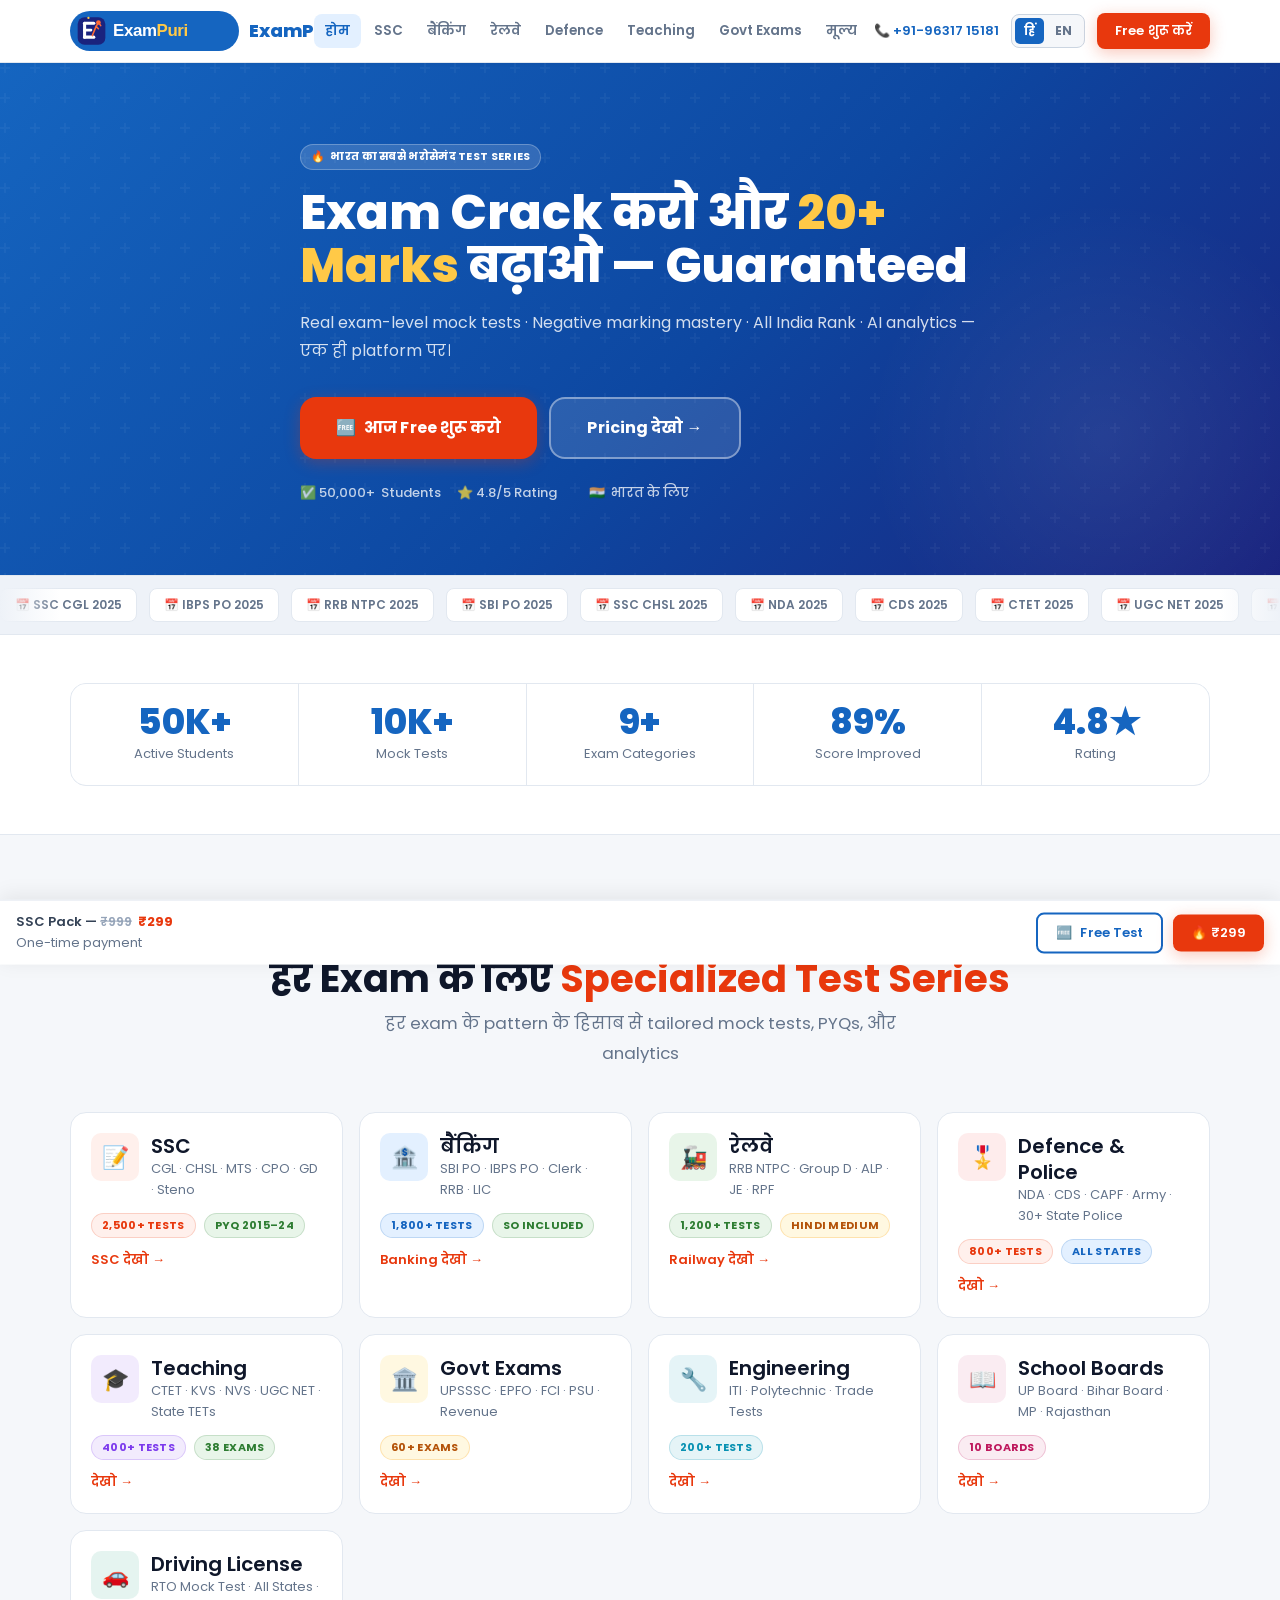
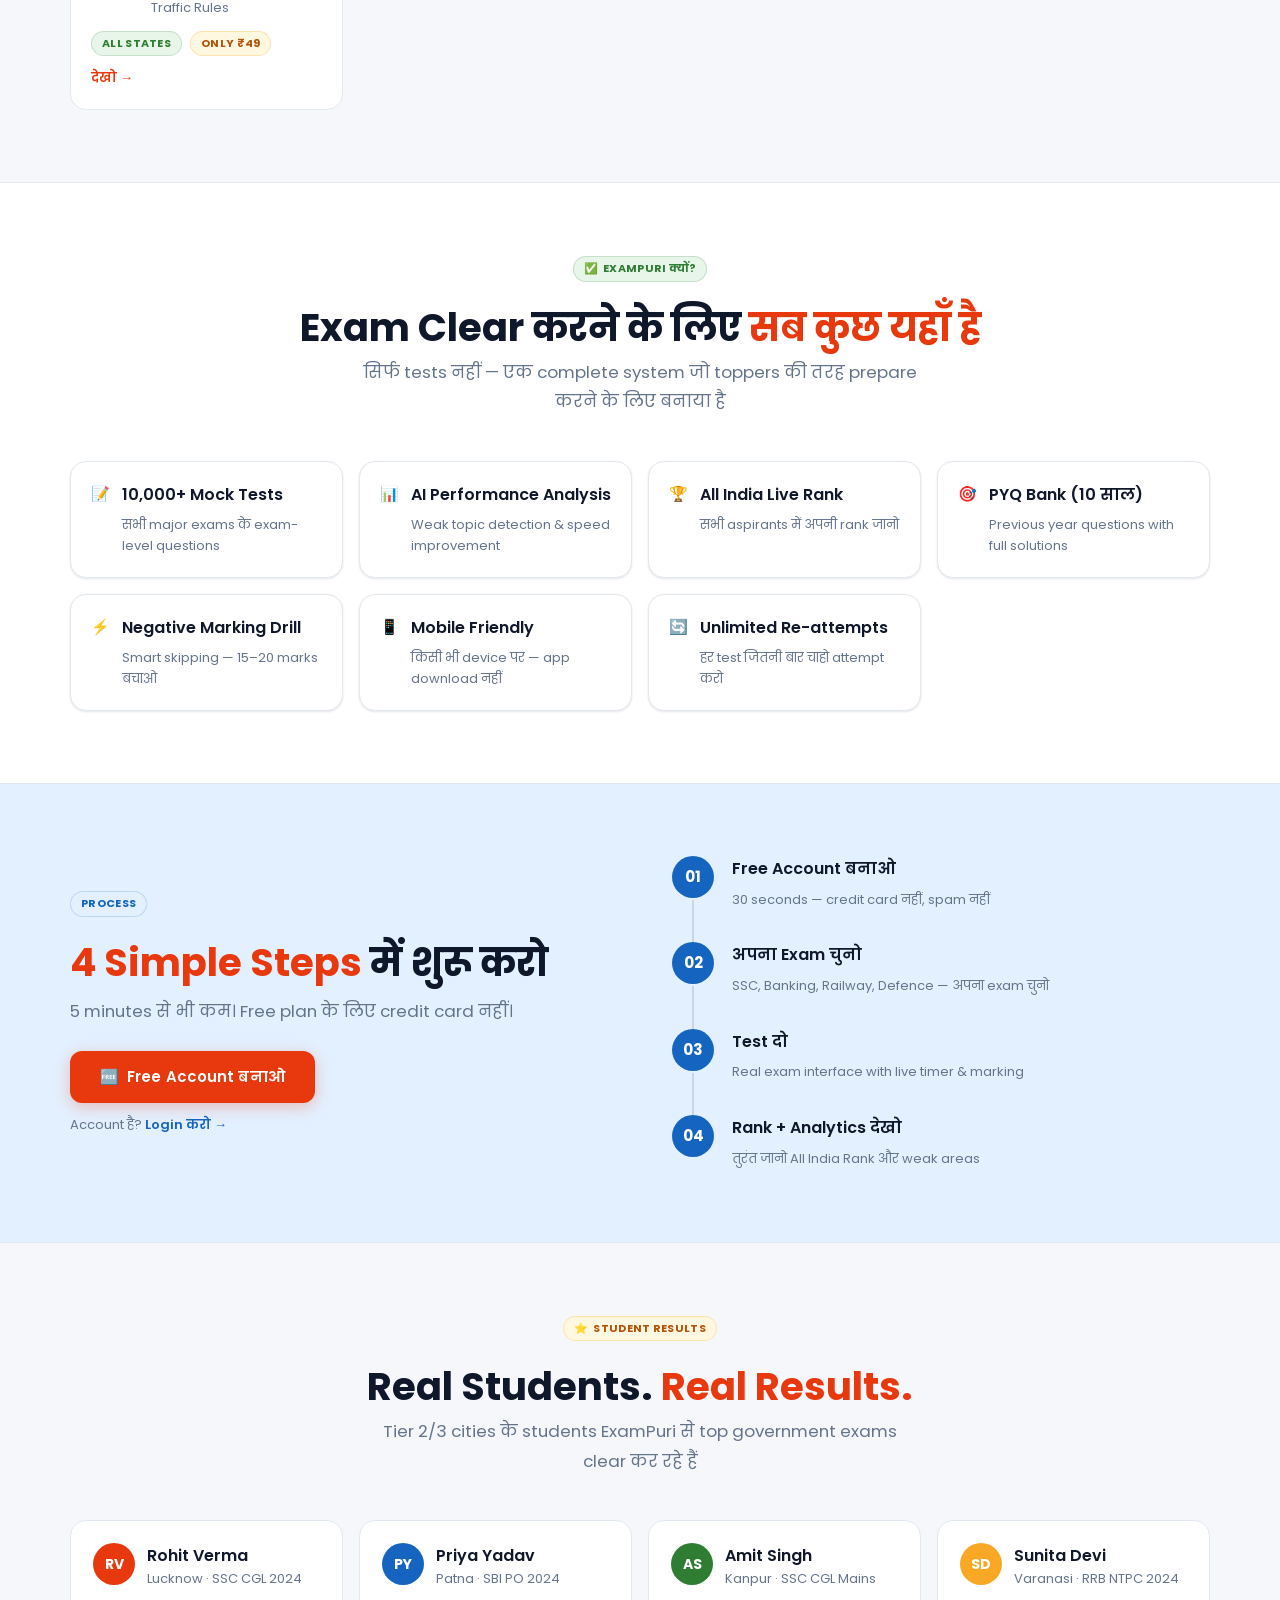
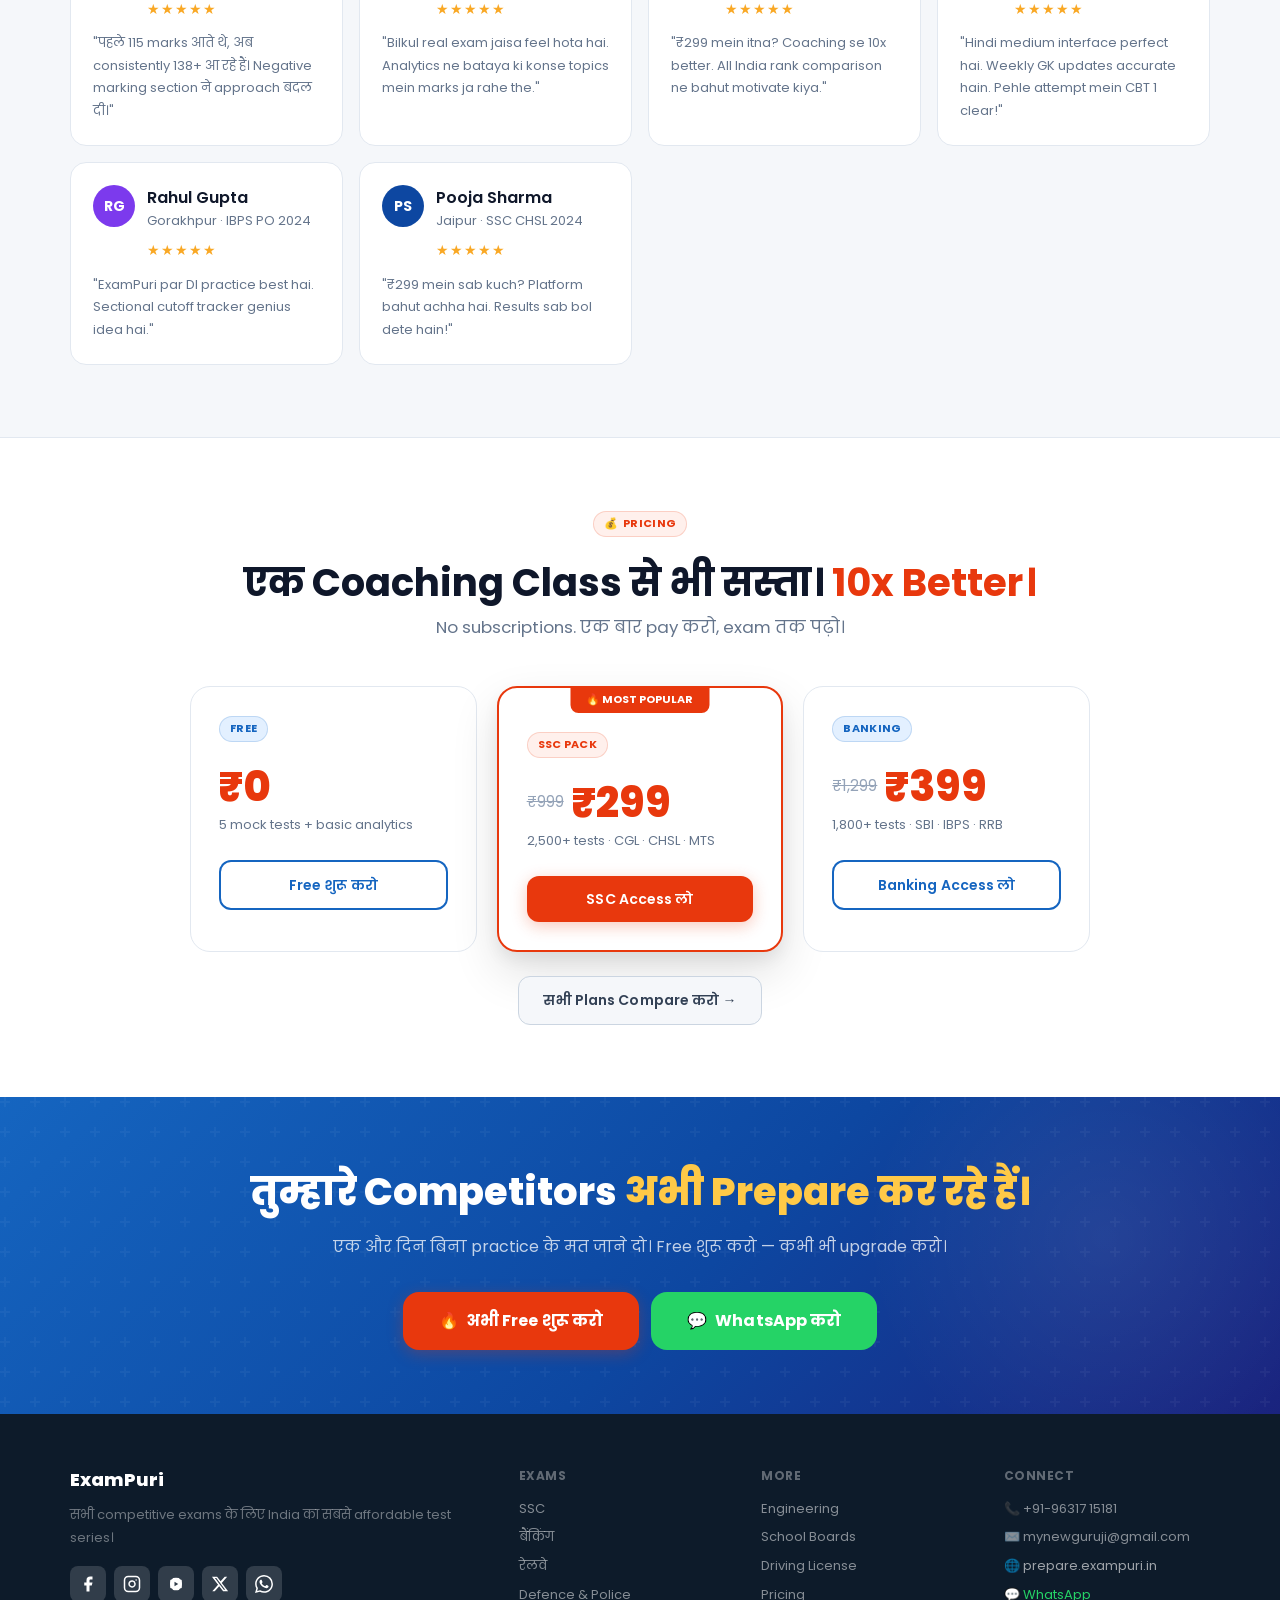
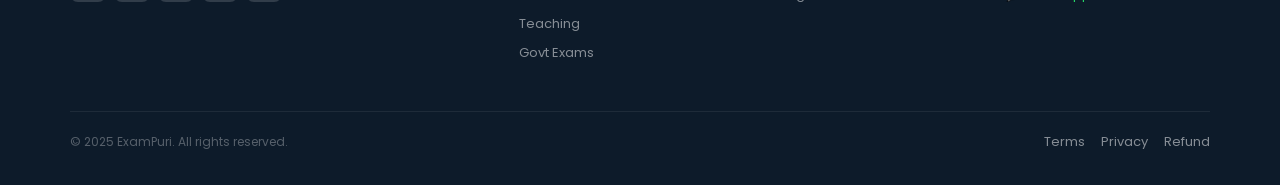
==== commit f13dbcb9: "updated" ====
--- a/index.html
+++ b/index.html
@@ -24,7 +24,7 @@
 <script src="assets/config.js"></script>
 <script src="assets/main.js" defer></script>
 <script type="application/ld+json">
-{"@context":"https://schema.org","@type":"EducationalOrganization","name":"ExamPuri","url":"https://exampuri.in","description":"India's leading online test series platform","telephone":"","email":"support@exampuri.com","sameAs":["https://prepare.exampuri.in"]}
+{"@context":"https://schema.org","@type":"EducationalOrganization","name":"ExamPuri","url":"https://exampuri.in","description":"India's leading online test series platform","telephone":"+91-9631715181","email":"mynewguruji@gmail.com","sameAs":["https://prepare.exampuri.in"]}
 </script>
 </head>
 <body>
@@ -50,7 +50,7 @@
     <div class="rv flex fw g4" style="animation-delay:.2s">
       <span class="trust-pill" style="color:rgba(255,255,255,.75)">✅ 50,000+ <span class="en">Students</span><span class="hi">Students</span></span>
       <span class="trust-pill" style="color:rgba(255,255,255,.75)">⭐ 4.8/5 Rating</span>
-      <span class="trust-pill" style="color:rgba(255,255,255,.75)">↩️ 7-Day Refund</span>
+      <span class="trust-pill" style="color:rgba(255,255,255,.75)"></span>
       <span class="trust-pill" style="color:rgba(255,255,255,.75)">🇮🇳 <span class="en">Made for India</span><span class="hi">भारत के लिए</span></span>
     </div>
   </div>
@@ -163,7 +163,7 @@
     <p style="color:rgba(255,255,255,.75);font-size:16px;margin-bottom:32px"><span class="en">Don't let another day pass without practice. Start free — upgrade anytime.</span><span class="hi">एक और दिन बिना practice के मत जाने दो। Free शुरू करो — कभी भी upgrade करो।</span></p>
     <div class="flex jc-c fw g3">
       <a href="https://prepare.exampuri.in" target="_blank" rel="noopener" class="btn btn-primary btn-xl btn-pulse" onclick="trackCTA('footer_cta_free','prepare.exampuri.in')">🔥 <span class="en">Start Free — Right Now</span><span class="hi">अभी Free शुरू करो</span></a>
-      <a href="https://wa.me/91999037989" target="_blank" rel="noopener" class="btn btn-wa btn-xl">💬 <span class="en">WhatsApp Us</span><span class="hi">WhatsApp करो</span></a>
+      <a href="https://wa.me/919631715181" target="_blank" rel="noopener" class="btn btn-wa btn-xl">💬 <span class="en">WhatsApp Us</span><span class="hi">WhatsApp करो</span></a>
     </div>
   </div>
 </section>
@@ -173,7 +173,7 @@
 <div id="sticky-cta">
   <div style="flex:1;min-width:0">
     <div class="sm fw6"><span class="en">SSC Pack — </span><span class="hi">SSC Pack — </span><span class="price-old" style="font-size:12px">₹999</span><strong class="c-accent" style="margin-left:6px">₹299</strong></div>
-    <div class="sm c-muted"><span class="en">7-day money-back guarantee</span><span class="hi">7-day money-back guarantee</span></div>
+    <div class="sm c-muted"><span class="en">One-time payment</span><span class="hi">One-time payment</span></div>
   </div>
   <a href="https://prepare.exampuri.in" target="_blank" rel="noopener" class="btn btn-secondary btn-sm" onclick="trackCTA('sticky_free','prepare.exampuri.in')">🆓 <span class="en">Free Test</span><span class="hi">Free Test</span></a>
   <a href="https://prepare.exampuri.in" target="_blank" rel="noopener" class="btn btn-primary btn-sm btn-pulse" onclick="trackCTA('sticky_buy','prepare.exampuri.in')">🔥 ₹299</a>
@@ -186,7 +186,6 @@
   {icon:'🏆',label:{en:'All India Live Rank',hi:'All India Live Rank'},sub:{en:'Know your rank among all aspirants nationwide',hi:'सभी aspirants में अपनी rank जानो'},bg:'feat-icon-gold'},
   {icon:'🎯',label:{en:'PYQ Bank (10 Years)',hi:'PYQ Bank (10 साल)'},sub:{en:'Previous year questions with full solutions',hi:'Previous year questions with full solutions'},bg:'feat-icon-green'},
   {icon:'⚡',label:{en:'Negative Marking Drill',hi:'Negative Marking Drill'},sub:{en:'Smart skipping strategy — save 15–20 marks',hi:'Smart skipping — 15–20 marks बचाओ'},bg:'feat-icon-accent'},
-  {icon:'💬',label:{en:'Doubt Solving',hi:'Doubt Solving'},sub:{en:'Expert faculty in Hindi + English',hi:'Expert faculty Hindi + English में'},bg:'feat-icon-blue'},
   {icon:'📱',label:{en:'Mobile Friendly',hi:'Mobile Friendly'},sub:{en:'Perfect on any device — no app download',hi:'किसी भी device पर — app download नहीं'},bg:'feat-icon-green'},
   {icon:'🔄',label:{en:'Unlimited Re-attempts',hi:'Unlimited Re-attempts'},sub:{en:'Attempt each test as many times as needed',hi:'हर test जितनी बार चाहो attempt करो'},bg:'feat-icon-gold'},
 ];
@@ -202,7 +201,7 @@
   {name:'Amit Singh',   city:'Kanpur',  exam:'SSC CGL Mains', c:'#2E7D32',t:{en:'₹299 for all this? 10x better than coaching. All India rank comparison really motivated me.',hi:'₹299 mein itna? Coaching se 10x better. All India rank comparison ne bahut motivate kiya.'}},
   {name:'Sunita Devi',  city:'Varanasi',exam:'RRB NTPC 2024', c:'#F9A825',t:{en:'Hindi medium interface is perfect. Weekly GK updates super accurate. Cleared CBT 1 first attempt!',hi:'Hindi medium interface perfect hai. Weekly GK updates accurate hain. Pehle attempt mein CBT 1 clear!'}},
   {name:'Rahul Gupta',  city:'Gorakhpur',exam:'IBPS PO 2024', c:'#7C3AED',t:{en:'DI practice on ExamPuri is the best I found. Sectional cutoff tracker is a genius idea.',hi:'ExamPuri par DI practice best hai. Sectional cutoff tracker genius idea hai.'}},
-  {name:'Pooja Sharma', city:'Jaipur',  exam:'SSC CHSL 2024', c:'#0D47A1',t:{en:'7-day refund gave me confidence to try. Now I am a permanent user. Results prove everything!',hi:'7-day refund ne try karne ka confidence diya. Ab main permanent user hoon. Results sab bol dete hain!'}},
+  {name:'Pooja Sharma', city:'Jaipur',  exam:'SSC CHSL 2024', c:'#0D47A1',t:{en:'₹299 for everything? Platform is excellent. Results prove it!',hi:'₹299 mein sab kuch? Platform bahut achha hai. Results sab bol dete hain!'}},
 ];
 const PRICING_PREVIEW=[
   {label:{en:'Free',hi:'Free'},         badge:'badge-blue',  price:'₹0',  old:null,    sub:{en:'5 mock tests + basic analytics',hi:'5 mock tests + basic analytics'},       cta:{en:'Start Free',       hi:'Free शुरू करो'},   primary:false},
--- a/assets/style.css
+++ b/assets/style.css
@@ -405,3 +405,8 @@
 .ft-grid{display:grid;grid-template-columns:2fr 1fr 1fr 1fr;gap:36px}
 @media(max-width:900px){.ft-grid{grid-template-columns:1fr 1fr!important}}
 @media(max-width:500px){.ft-grid{grid-template-columns:1fr!important}}
+
+/* ── Social icons ── */
+.soc-ic{display:inline-flex;align-items:center;justify-content:center;width:36px;height:36px;border-radius:8px;background:rgba(255,255,255,.15);color:#ffffff;transition:background .2s;text-decoration:none;flex-shrink:0}
+.soc-ic:hover{background:rgba(255,255,255,.28)}
+.soc-ic svg{width:18px;height:18px;display:block}
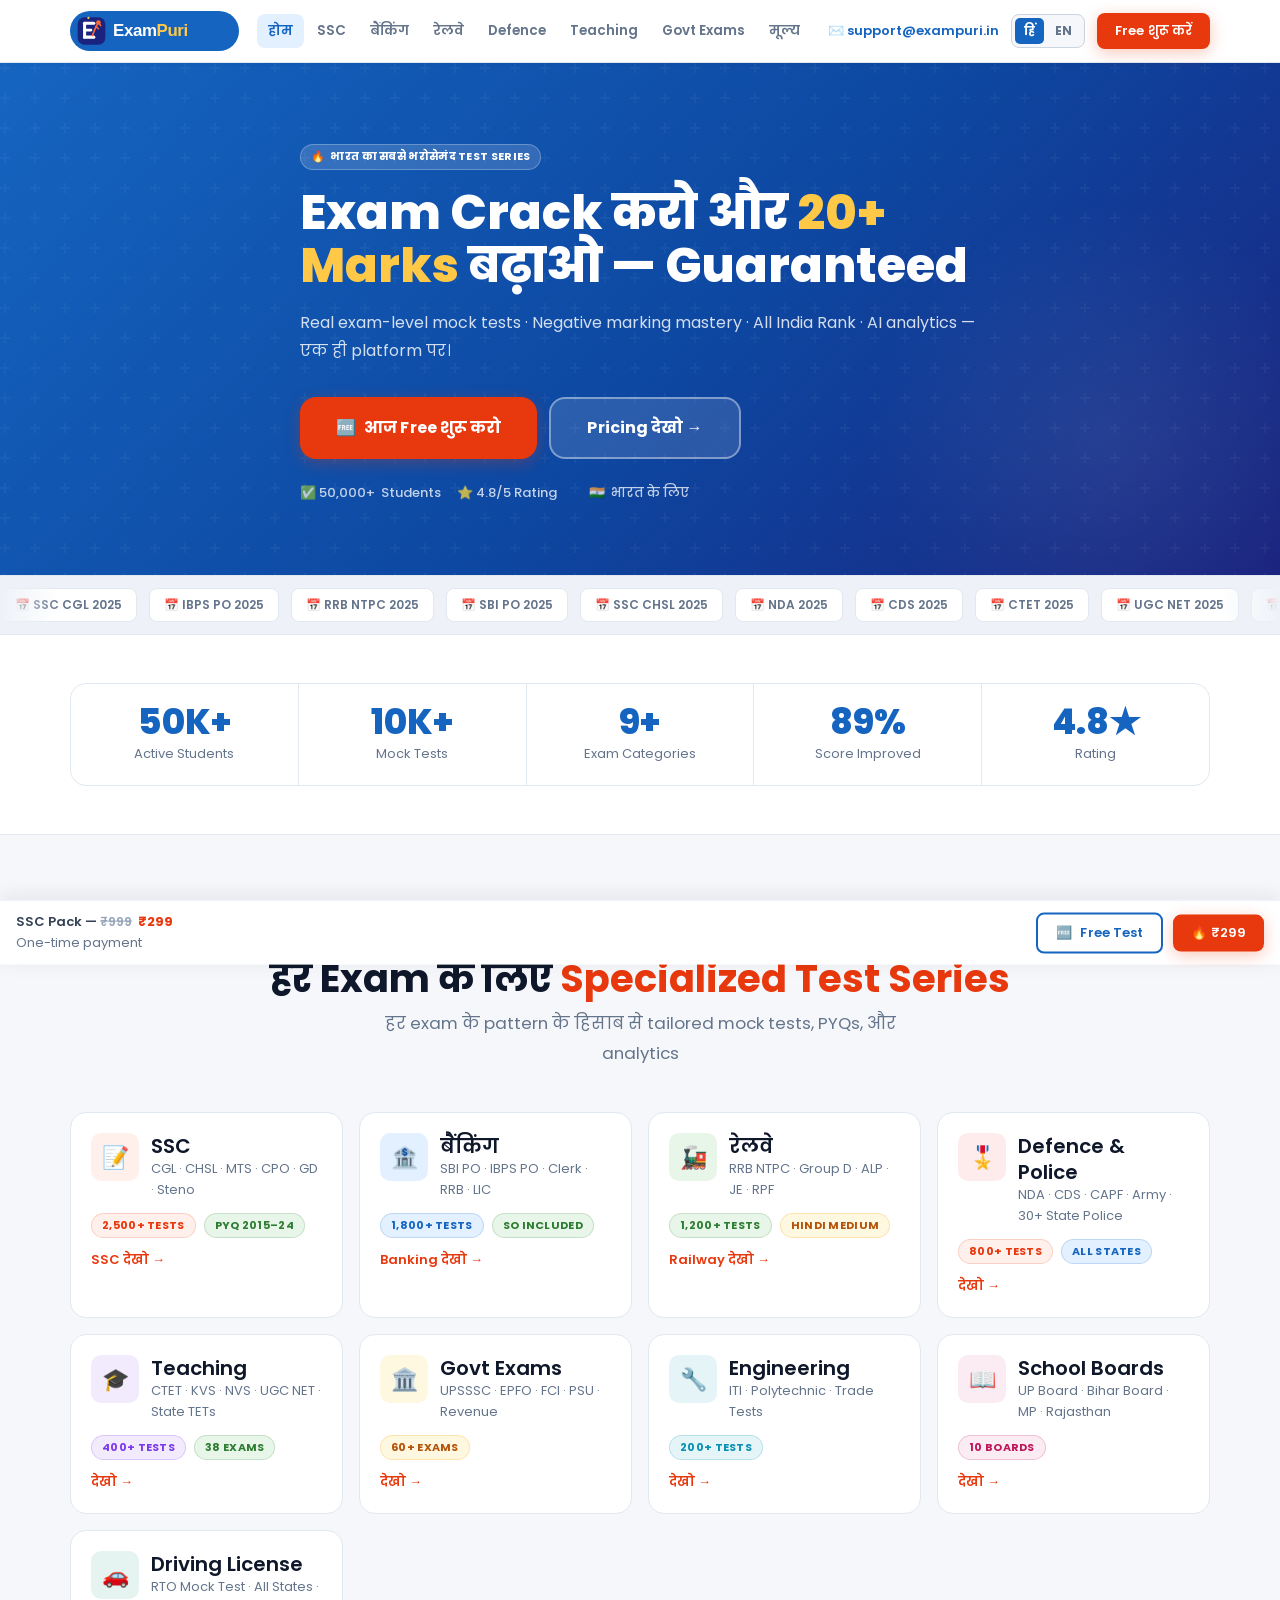
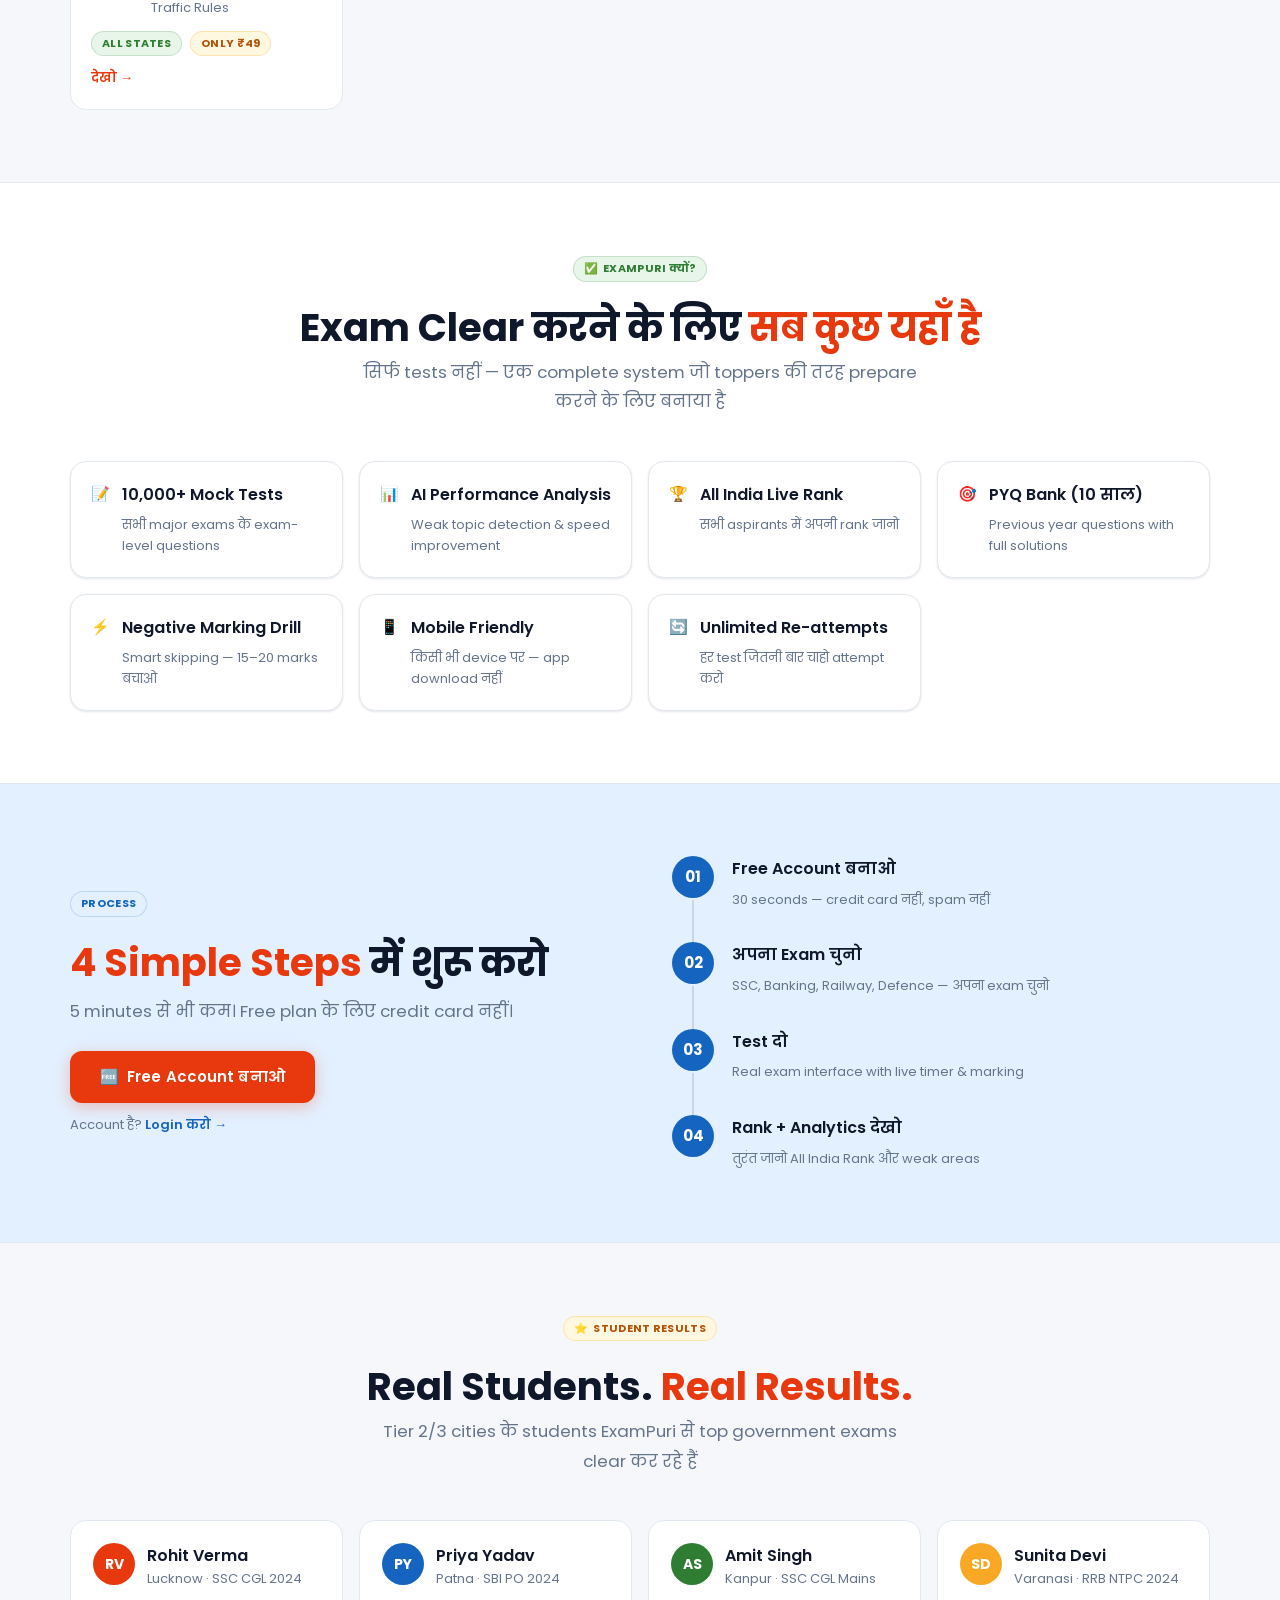
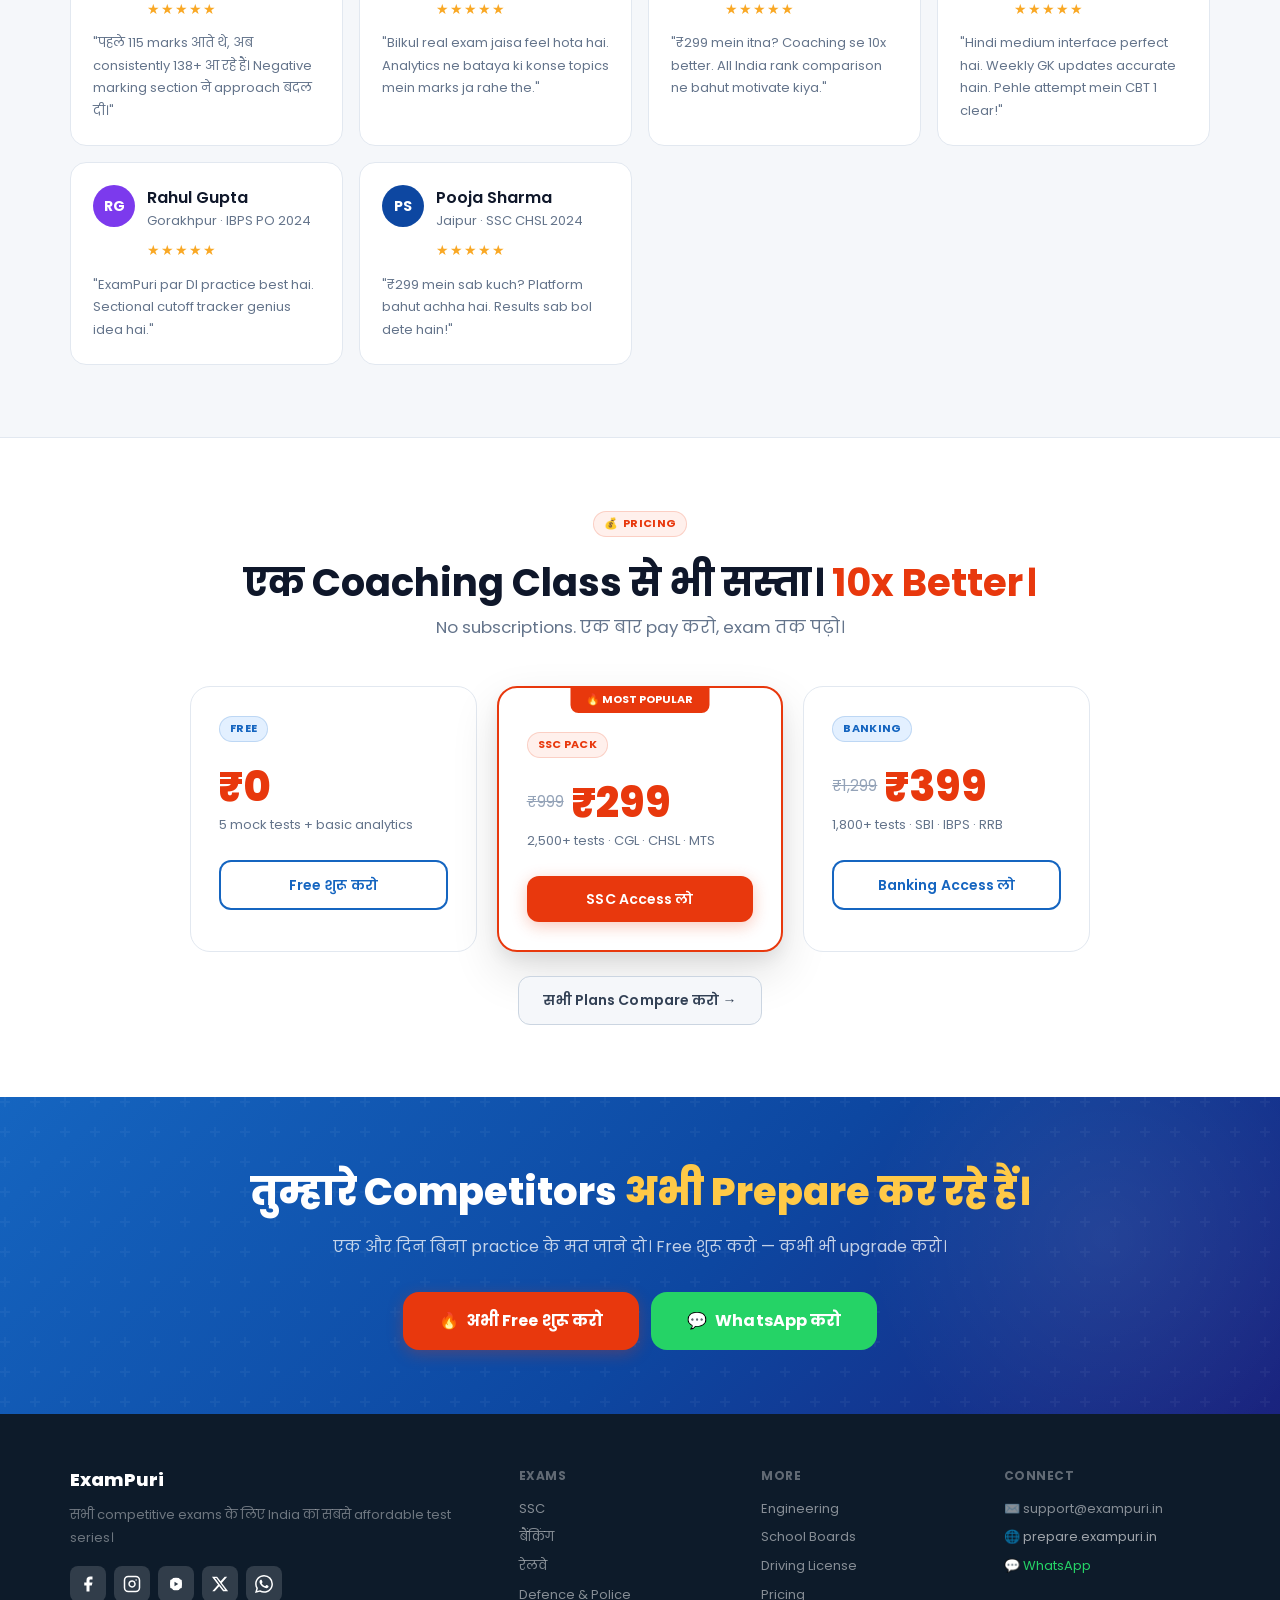
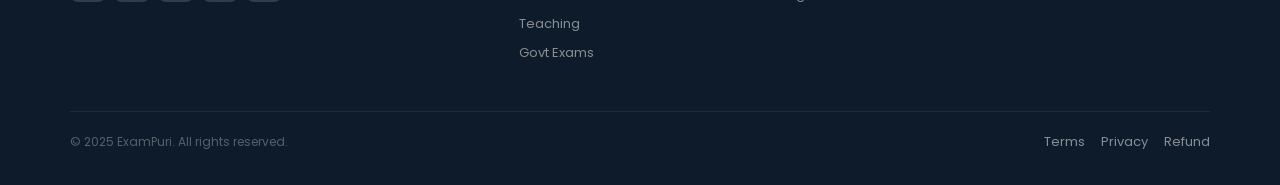
==== commit 2b2d60c7: "updated" ====
--- a/index.html
+++ b/index.html
@@ -24,7 +24,7 @@
 <script src="assets/config.js"></script>
 <script src="assets/main.js" defer></script>
 <script type="application/ld+json">
-{"@context":"https://schema.org","@type":"EducationalOrganization","name":"ExamPuri","url":"https://exampuri.in","description":"India's leading online test series platform","telephone":"+91-9631715181","email":"mynewguruji@gmail.com","sameAs":["https://prepare.exampuri.in"]}
+{"@context":"https://schema.org","@type":"EducationalOrganization","name":"ExamPuri","url":"https://exampuri.in","description":"India's leading online test series platform","telephone":"","email":"support@exampuri.in","sameAs":["https://prepare.exampuri.in"]}
 </script>
 </head>
 <body>
